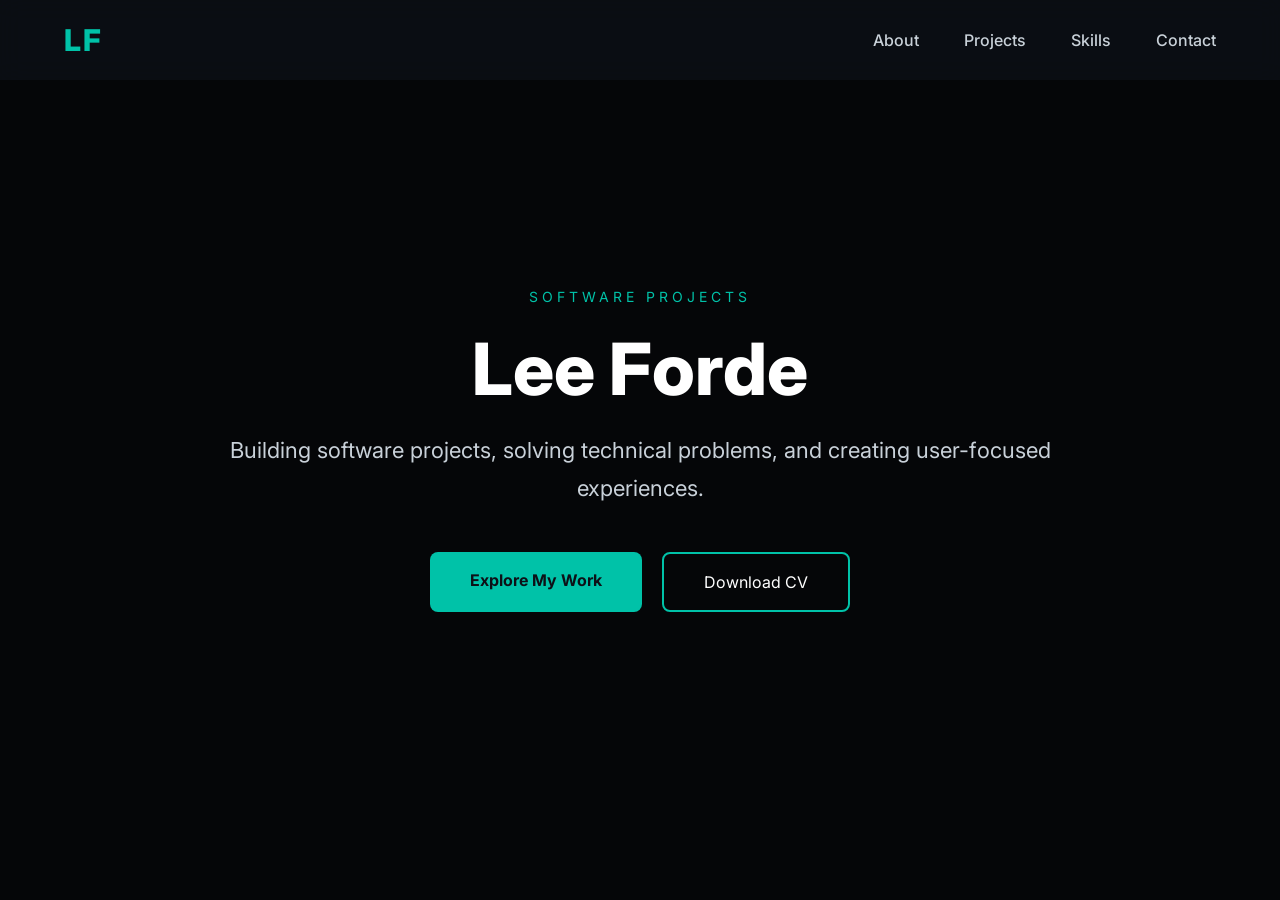
==== index.html @ c87f72c7 "Initial portfolio homepage" ====
<!DOCTYPE html>
<html lang="en">

<head>

    <meta charset="UTF-8">
    <meta name="viewport" content="width=device-width, initial-scale=1.0">

    <title>Lee Forde | Technology Portfolio</title>

    <link rel="stylesheet" href="css/styles.css">

    <link rel="preconnect" href="https://fonts.googleapis.com">
    <link rel="preconnect" href="https://fonts.gstatic.com" crossorigin>

    <link href="https://fonts.googleapis.com/css2?family=Inter:wght@300;400;500;600;700;800&display=swap"
        rel="stylesheet">

</head>

<body>

    <body>

    <header>

        <nav class="navbar">

            <a href="#" class="logo">LF</a>

            <ul class="nav-links">

                <li><a href="#about">About</a></li>
                <li><a href="#projects">Projects</a></li>
                <li><a href="#skills">Skills</a></li>
                <li><a href="#contact">Contact</a></li>

            </ul>

        </nav>

    </header>

    <section class="hero">

        <div class="overlay"></div>

        <div class="hero-content">

            <p class="small-heading">SOFTWARE PROJECTS</p>

            <h1>Lee Forde</h1>

            <p class="subtitle">
                Building software projects, solving technical problems, and creating user-focused experiences.
            </p>

            <div class="buttons">

                <a href="#projects" class="btn-primary">
                    Explore My Work
                </a>

                <a href="assets/Lee_Forde_CV.pdf" class="btn-secondary">
                    Download CV
                </a>

            </div>

        </div>

    </section>

</body>
</html>
---- css/styles.css ----
:root{

    --bg:#0D1117;
    --card:#161B22;
    --text:#F8FAFC;
    --muted:#C9D1D9;
    --accent:#00C2A8;
    --purple:#6E56CF;

}






*{
    margin:0;
    padding:0;
    box-sizing:border-box;
}

html{

    scroll-behavior:smooth;

}

body{

    font-family:'Inter',sans-serif;

    background:#0D1117;

    color:white;

}

/* ==========================
   Navigation
========================== */

header{

    position:fixed;

    top:0;

    width:100%;

    z-index:1000;

    background:rgba(13,17,23,.75);

    backdrop-filter:blur(12px);

}

.navbar{

    width:min(1200px,90%);

    margin:auto;

    height:80px;

    display:flex;

    justify-content:space-between;

    align-items:center;

}

.logo{

    text-decoration:none;

    color:#00C2A8;

    font-size:30px;

    font-weight:800;

    letter-spacing:2px;

}

.nav-links{

    display:flex;

    list-style:none;

    gap:45px;

}

.nav-links a{

    text-decoration:none;

    color:#C9D1D9;

    transition:.3s;

    font-weight:500;

}

.nav-links a:hover{

    color:#00C2A8;

}



.hero{

    position:relative;

    height:100vh;

    background-image:url("../images/hero.jpg");

    background-size:cover;

    background-position:center;

    display:flex;

    justify-content:center;

    align-items:center;

}

.overlay{

    position:absolute;

    inset:0;

    background:rgba(0,0,0,.65);

}

.hero-content{

    position:relative;

    z-index:2;

    text-align:center;

    width:90%;

    max-width:900px;

}

.small-heading{

    color:#00C2A8;

    letter-spacing:4px;

    font-size:14px;

    margin-bottom:20px;

}

h1{

    font-size:72px;

    font-weight:800;

    margin-bottom:20px;

}

.subtitle{

    color:#C9D1D9;

    font-size:22px;

    line-height:1.7;

    margin-bottom:45px;

}

.buttons{

    display:flex;

    justify-content:center;

    gap:20px;

    flex-wrap:wrap;

}

.btn-primary{

    background:#00C2A8;

    color:#0D1117;

    text-decoration:none;

    padding:18px 40px;

    border-radius:8px;

    font-weight:700;

    transition:.3s;

}

.btn-primary:hover{

    transform:translateY(-3px);

}

.btn-secondary{

    border:2px solid #00C2A8;

    color:white;

    text-decoration:none;

    padding:18px 40px;

    border-radius:8px;

    transition:.3s;

}

.btn-secondary:hover{

    background:#00C2A8;

    color:#0D1117;

}
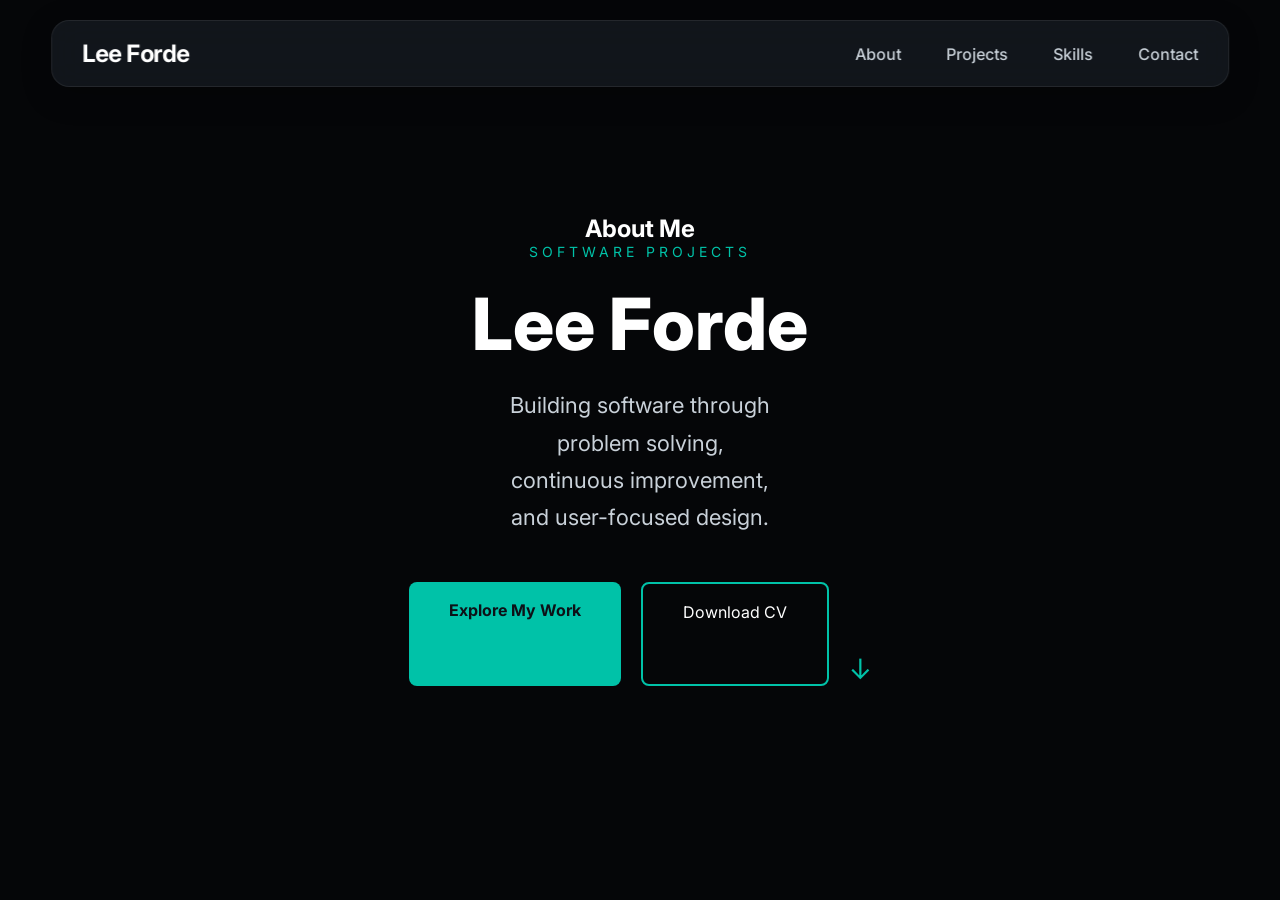
==== commit 8072cd2e: "Refine homepage hero and navigation" ====
--- a/index.html
+++ b/index.html
@@ -26,7 +26,9 @@
 
         <nav class="navbar">
 
-            <a href="#" class="logo">LF</a>
+            <a href="#" class="logo">
+    Lee Forde
+</a>
 
             <ul class="nav-links">
 
@@ -46,14 +48,28 @@
         <div class="overlay"></div>
 
         <div class="hero-content">
+            <section id="about" class="about">
+
+    <div class="container">
+
+        <h2>About Me</h2>
+
+    </div>
+
+</section>
 
             <p class="small-heading">SOFTWARE PROJECTS</p>
 
             <h1>Lee Forde</h1>
 
             <p class="subtitle">
-                Building software projects, solving technical problems, and creating user-focused experiences.
-            </p>
+
+    Building software through<br>
+    problem solving,<br>
+    continuous improvement,<br>
+    and user-focused design.
+
+</p>
 
             <div class="buttons">
 
@@ -64,6 +80,12 @@
                 <a href="assets/Lee_Forde_CV.pdf" class="btn-secondary">
                     Download CV
                 </a>
+                
+                <div class="scroll-indicator">
+
+    ↓
+
+</div>
 
             </div>
 
--- a/css/styles.css
+++ b/css/styles.css
@@ -44,162 +44,170 @@
 
     position:fixed;
 
-    top:0;
-
-    width:100%;
+    top:20px;
+
+    left:50%;
+
+    transform:translateX(-50%);
+
+    width:min(1200px,92%);
 
     z-index:1000;
 
-    background:rgba(13,17,23,.75);
-
-    backdrop-filter:blur(12px);
-
 }
 
 .navbar{
 
-    width:min(1200px,90%);
-
-    margin:auto;
-
-    height:80px;
-
     display:flex;
 
     justify-content:space-between;
 
     align-items:center;
 
-}
-
+    padding:18px 30px;
+
+    border-radius:18px;
+
+    background:rgba(22,27,34,.75);
+
+    backdrop-filter:blur(16px);
+
+    border:1px solid rgba(255,255,255,.08);
+
+    box-shadow:0 8px 30px rgba(0,0,0,.25);
+
+}
 .logo{
 
     text-decoration:none;
-
-    color:#00C2A8;
-
-    font-size:30px;
+    color:white;
+    font-size:24px;
+    font-weight:700;
+    letter-spacing:-0.5px;
+    transition:.3s;
+
+}
+
+.logo:hover{
+
+    color:#00C2A8;
+
+}
+
+.nav-links{
+
+    display:flex;
+
+    list-style:none;
+
+    gap:45px;
+
+}
+
+.nav-links a{
+
+    text-decoration:none;
+
+    color:#C9D1D9;
+
+    transition:.3s;
+
+    font-weight:500;
+
+}
+
+.nav-links a:hover{
+
+    color:#00C2A8;
+
+}
+
+
+
+.hero{
+
+    position:relative;
+
+    height:100vh;
+
+    background-image:url("../images/hero.jpg");
+
+    background-size:cover;
+
+    background-position:center;
+
+    display:flex;
+
+    justify-content:center;
+
+    align-items:center;
+
+}
+
+.overlay{
+
+    position:absolute;
+
+    inset:0;
+
+    background:rgba(0,0,0,.65);
+
+}
+
+.hero-content{
+
+    position:relative;
+
+    z-index:2;
+
+    text-align:center;
+
+    width:90%;
+
+    max-width:900px;
+
+}
+
+.small-heading{
+
+    color:#00C2A8;
+
+    letter-spacing:4px;
+
+    font-size:14px;
+
+    margin-bottom:20px;
+
+}
+
+h1{
+
+    font-size:72px;
 
     font-weight:800;
 
-    letter-spacing:2px;
-
-}
-
-.nav-links{
-
-    display:flex;
-
-    list-style:none;
-
-    gap:45px;
-
-}
-
-.nav-links a{
-
-    text-decoration:none;
+    margin-bottom:20px;
+
+}
+
+.subtitle{
 
     color:#C9D1D9;
 
-    transition:.3s;
-
-    font-weight:500;
-
-}
-
-.nav-links a:hover{
-
-    color:#00C2A8;
-
-}
-
-
-
-.hero{
-
-    position:relative;
-
-    height:100vh;
-
-    background-image:url("../images/hero.jpg");
-
-    background-size:cover;
-
-    background-position:center;
+    font-size:22px;
+
+    line-height:1.7;
+
+    margin-bottom:45px;
+
+}
+
+.buttons{
 
     display:flex;
 
     justify-content:center;
 
-    align-items:center;
-
-}
-
-.overlay{
-
-    position:absolute;
-
-    inset:0;
-
-    background:rgba(0,0,0,.65);
-
-}
-
-.hero-content{
-
-    position:relative;
-
-    z-index:2;
-
-    text-align:center;
-
-    width:90%;
-
-    max-width:900px;
-
-}
-
-.small-heading{
-
-    color:#00C2A8;
-
-    letter-spacing:4px;
-
-    font-size:14px;
-
-    margin-bottom:20px;
-
-}
-
-h1{
-
-    font-size:72px;
-
-    font-weight:800;
-
-    margin-bottom:20px;
-
-}
-
-.subtitle{
-
-    color:#C9D1D9;
-
-    font-size:22px;
-
-    line-height:1.7;
-
-    margin-bottom:45px;
-
-}
-
-.buttons{
-
-    display:flex;
-
-    justify-content:center;
-
     gap:20px;
 
     flex-wrap:wrap;
@@ -252,4 +260,38 @@
 
     color:#0D1117;
 
+}
+
+.scroll-indicator{
+
+    margin-top:70px;
+
+    font-size:28px;
+
+    color:#00C2A8;
+
+    animation:bounce 2s infinite;
+
+}
+
+@keyframes bounce{
+
+    0%,20%,50%,80%,100%{
+
+        transform:translateY(0);
+
+    }
+
+    40%{
+
+        transform:translateY(8px);
+
+    }
+
+    60%{
+
+        transform:translateY(4px);
+
+    }
+
 }
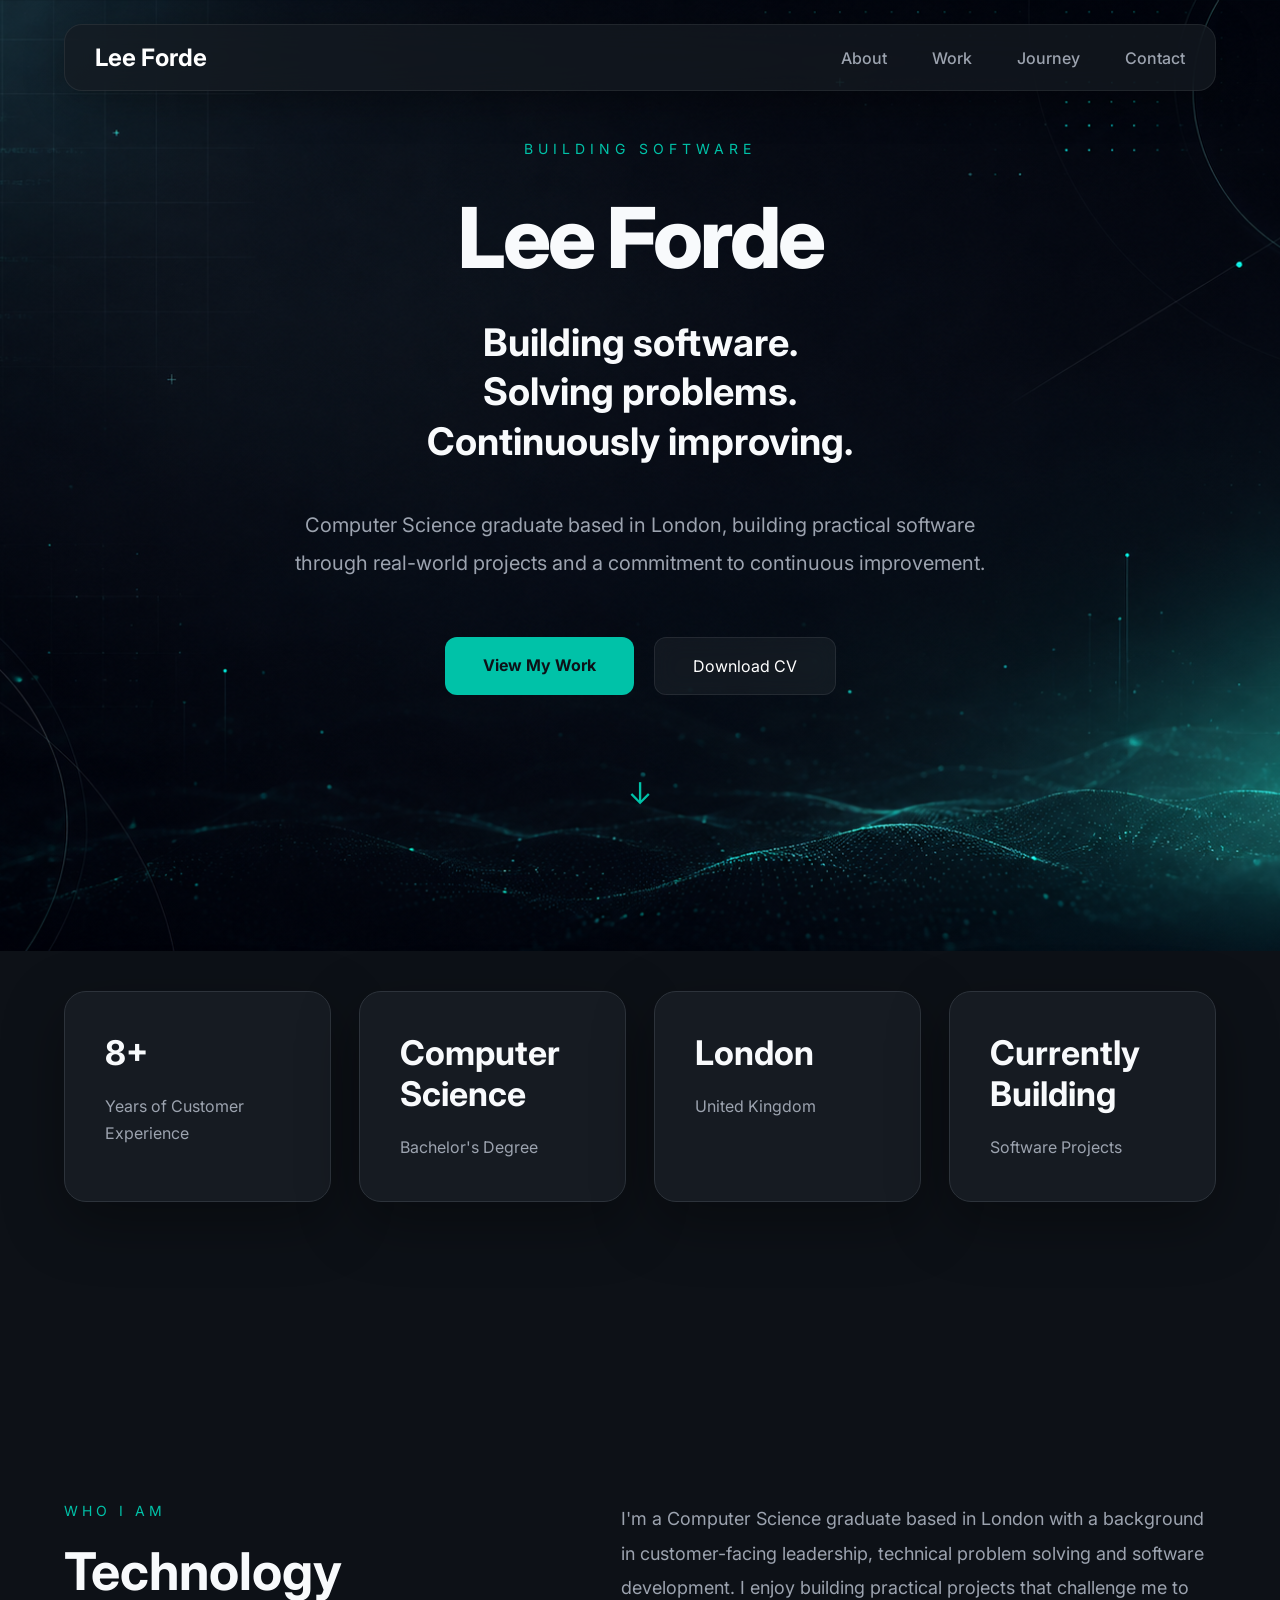
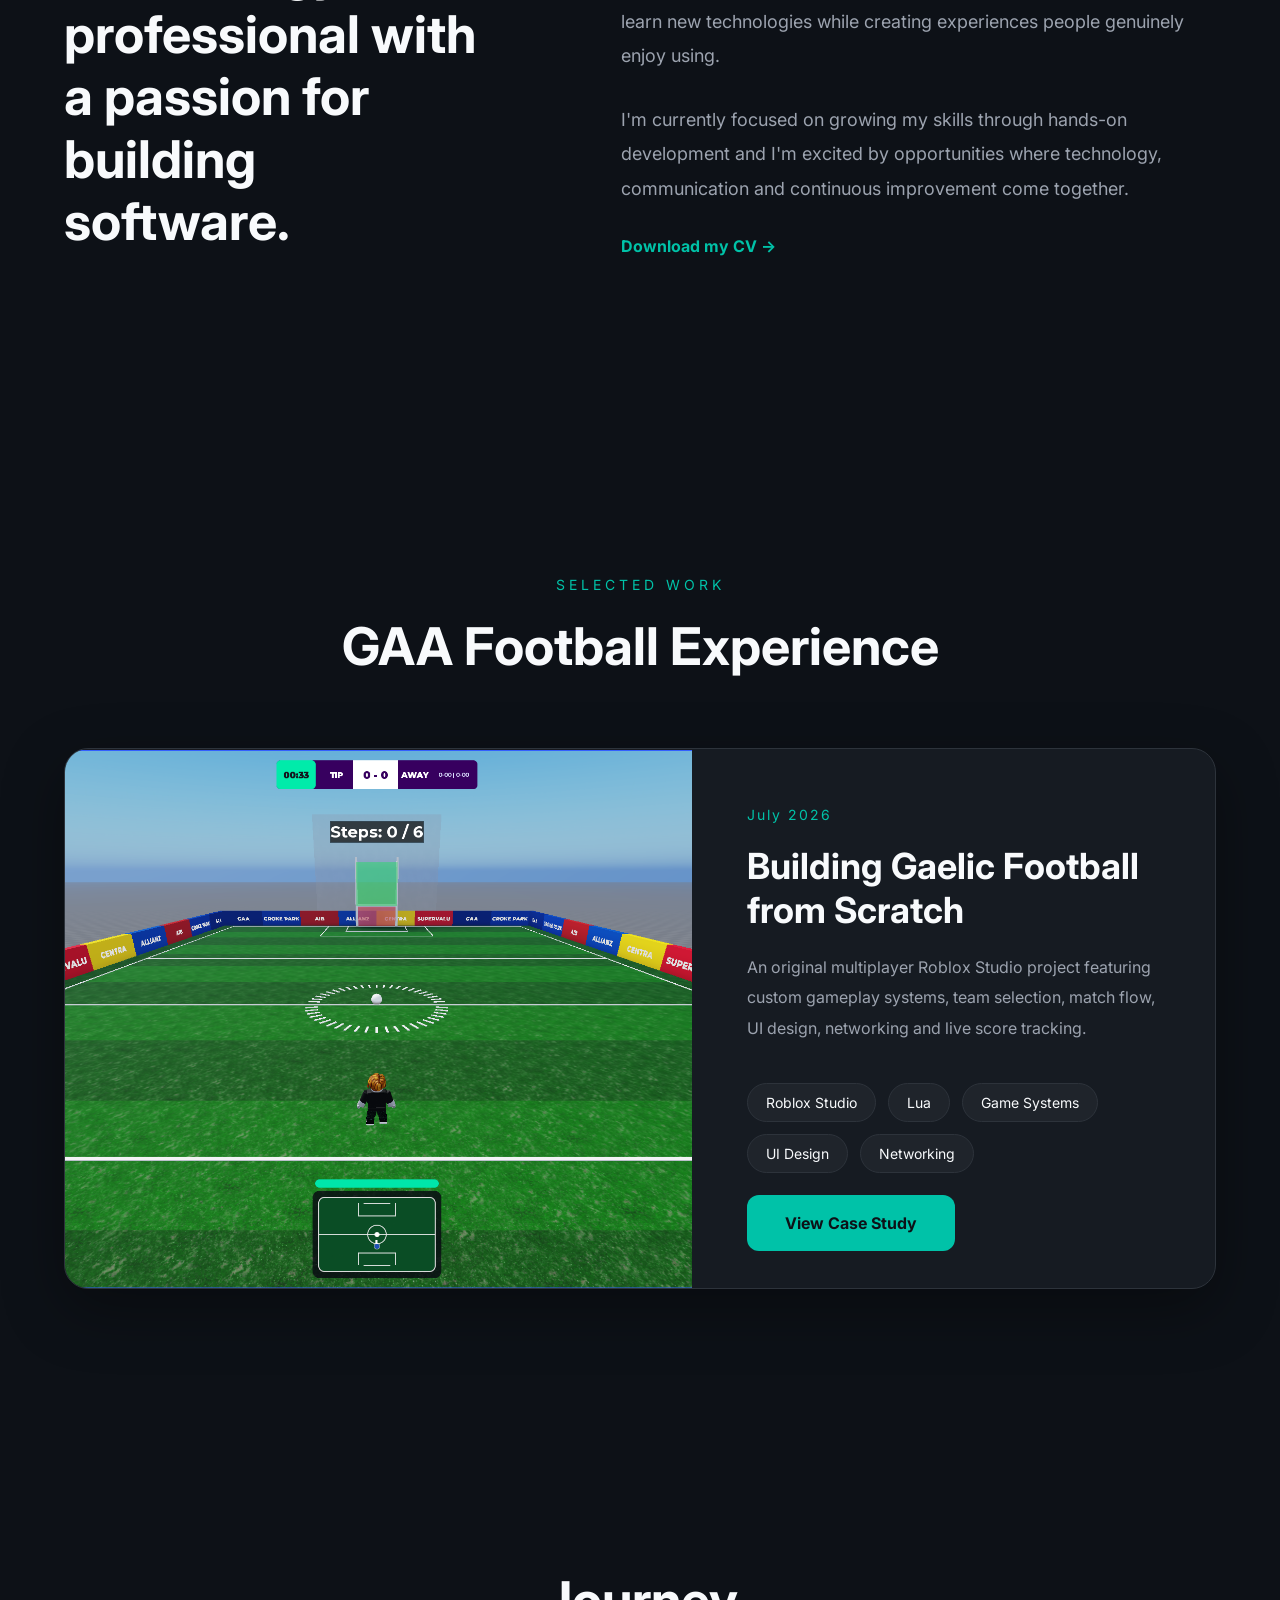
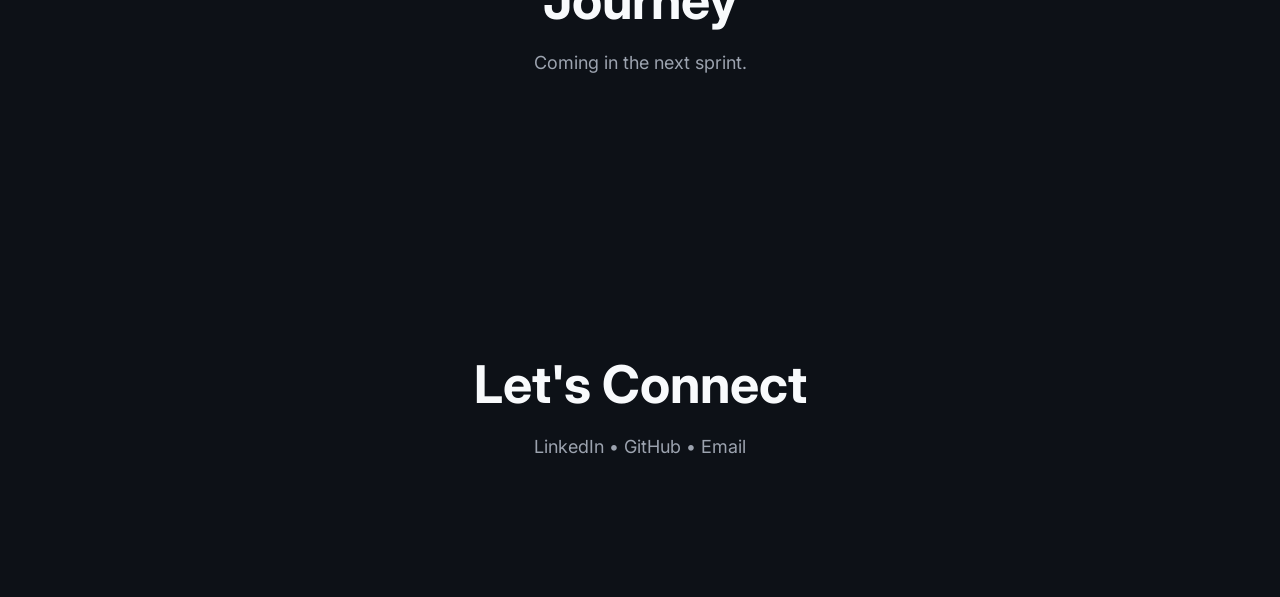
==== commit e49bf110: "Build homepage v1" ====
--- a/index.html
+++ b/index.html
@@ -6,92 +6,339 @@
     <meta charset="UTF-8">
     <meta name="viewport" content="width=device-width, initial-scale=1.0">
 
-    <title>Lee Forde | Technology Portfolio</title>
-
-    <link rel="stylesheet" href="css/styles.css">
+    <title>Lee Forde | Building Software</title>
 
     <link rel="preconnect" href="https://fonts.googleapis.com">
     <link rel="preconnect" href="https://fonts.gstatic.com" crossorigin>
 
-    <link href="https://fonts.googleapis.com/css2?family=Inter:wght@300;400;500;600;700;800&display=swap"
-        rel="stylesheet">
+    <link href="https://fonts.googleapis.com/css2?family=Inter:wght@300;400;500;600;700;800&display=swap" rel="stylesheet">
+
+    <link rel="stylesheet" href="css/styles.css">
 
 </head>
 
 <body>
 
-    <body>
-
-    <header>
+<header>
+
+    <div class="container">
 
         <nav class="navbar">
 
             <a href="#" class="logo">
-    Lee Forde
-</a>
+
+                Lee Forde
+
+            </a>
 
             <ul class="nav-links">
 
                 <li><a href="#about">About</a></li>
-                <li><a href="#projects">Projects</a></li>
-                <li><a href="#skills">Skills</a></li>
+                <li><a href="#work">Work</a></li>
+                <li><a href="#journey">Journey</a></li>
                 <li><a href="#contact">Contact</a></li>
 
             </ul>
 
         </nav>
 
-    </header>
-
-    <section class="hero">
-
-        <div class="overlay"></div>
-
-        <div class="hero-content">
-            <section id="about" class="about">
-
-    <div class="container">
-
-        <h2>About Me</h2>
-
-    </div>
-
-</section>
-
-            <p class="small-heading">SOFTWARE PROJECTS</p>
-
-            <h1>Lee Forde</h1>
-
-            <p class="subtitle">
-
-    Building software through<br>
-    problem solving,<br>
-    continuous improvement,<br>
-    and user-focused design.
-
-</p>
-
-            <div class="buttons">
-
-                <a href="#projects" class="btn-primary">
-                    Explore My Work
+    </div>
+
+</header>
+
+<!-- ==========================
+Hero
+========================== -->
+
+<section class="hero">
+
+    <div class="overlay"></div>
+
+    <div class="container hero-content">
+
+        <p class="hero-label">
+
+            BUILDING SOFTWARE
+
+        </p>
+
+        <h1>
+
+            Lee Forde
+
+        </h1>
+
+        <div class="hero-lines">
+
+            <p>Building software.</p>
+
+            <p>Solving problems.</p>
+
+            <p>Continuously improving.</p>
+
+        </div>
+
+        <p class="hero-description">
+
+            Computer Science graduate based in London, building practical software through
+            real-world projects and a commitment to continuous improvement.
+
+        </p>
+
+        <div class="hero-buttons">
+
+            <a href="#work" class="primary-button">
+
+                View My Work
+
+            </a>
+
+            <a href="assets/Lee_Forde_CV.pdf" class="secondary-button">
+
+                Download CV
+
+            </a>
+
+        </div>
+
+        <div class="scroll-indicator">
+
+            ↓
+
+        </div>
+
+    </div>
+
+</section>
+
+<!-- ==========================
+Identity
+========================== -->
+
+<section class="identity">
+
+    <div class="container">
+
+        <div class="identity-grid">
+
+            <div class="identity-card">
+
+                <h2>8+</h2>
+
+                <p>Years of Customer Experience</p>
+
+            </div>
+
+            <div class="identity-card">
+
+                <h2>Computer Science</h2>
+
+                <p>Bachelor's Degree</p>
+
+            </div>
+
+            <div class="identity-card">
+
+                <h2>London</h2>
+
+                <p>United Kingdom</p>
+
+            </div>
+
+            <div class="identity-card">
+
+                <h2>Currently Building</h2>
+
+                <p>Software Projects</p>
+
+            </div>
+
+        </div>
+
+    </div>
+
+</section>
+
+<!-- ==========================
+About
+========================== -->
+
+<section id="about" class="about">
+
+    <div class="container about-grid">
+
+        <div class="about-left">
+
+            <p class="section-label">
+
+                WHO I AM
+
+            </p>
+
+            <h2>
+
+                Technology professional with a passion for building software.
+
+            </h2>
+
+        </div>
+
+        <div class="about-right">
+
+            <p>
+
+                I'm a Computer Science graduate based in London with a background in customer-facing leadership,
+                technical problem solving and software development. I enjoy building practical projects that
+                challenge me to learn new technologies while creating experiences people genuinely enjoy using.
+
+            </p>
+
+            <p>
+
+                I'm currently focused on growing my skills through hands-on development and I'm excited by
+                opportunities where technology, communication and continuous improvement come together.
+
+            </p>
+
+            <a href="assets/Lee_Forde_CV.pdf" class="text-link">
+
+                Download my CV →
+
+            </a>
+
+        </div>
+
+    </div>
+
+</section>
+
+<!-- ==========================
+Selected Work
+========================== -->
+
+<section id="work" class="featured">
+
+    <div class="container">
+
+        <div class="section-heading">
+
+            <p class="section-label">
+
+                SELECTED WORK
+
+            </p>
+
+            <h2>
+
+                GAA Football Experience
+
+            </h2>
+
+        </div>
+
+        <div class="project-card">
+
+            <div class="project-image">
+
+                <img src="images/project-gaa.png" alt="GAA Football Experience">
+
+            </div>
+
+            <div class="project-content">
+
+                <span class="project-date">
+
+                    July 2026
+
+                </span>
+
+                <h3>
+
+                    Building Gaelic Football from Scratch
+
+                </h3>
+
+                <p>
+
+                    An original multiplayer Roblox Studio project featuring custom gameplay systems,
+                    team selection, match flow, UI design, networking and live score tracking.
+
+                </p>
+
+                <div class="tags">
+
+                    <span>Roblox Studio</span>
+
+                    <span>Lua</span>
+
+                    <span>Game Systems</span>
+
+                    <span>UI Design</span>
+
+                    <span>Networking</span>
+
+                </div>
+
+                <a href="projects/gaa-football.html" class="primary-button">
+
+                    View Case Study
+
                 </a>
 
-                <a href="assets/Lee_Forde_CV.pdf" class="btn-secondary">
-                    Download CV
-                </a>
-                
-                <div class="scroll-indicator">
-
-    ↓
-
-</div>
-
-            </div>
-
-        </div>
-
-    </section>
+            </div>
+
+        </div>
+
+    </div>
+
+</section>
+
+<!-- Journey -->
+
+<section id="journey" class="placeholder">
+
+    <div class="container">
+
+        <h2>
+
+            Journey
+
+        </h2>
+
+        <p>
+
+            Coming in the next sprint.
+
+        </p>
+
+    </div>
+
+</section>
+
+<!-- Contact -->
+
+<section id="contact" class="placeholder">
+
+    <div class="container">
+
+        <h2>
+
+            Let's Connect
+
+        </h2>
+
+        <p>
+
+            LinkedIn • GitHub • Email
+
+        </p>
+
+    </div>
+
+</section>
+
+<script src="js/app.js"></script>
 
 </body>
+
 </html>
--- a/css/styles.css
+++ b/css/styles.css
@@ -1,23 +1,49 @@
+/* =====================================================
+   Lee Forde Portfolio
+   Version 1.0
+===================================================== */
+
+/* ==========================
+   Google Font
+========================== */
+
+@import url('https://fonts.googleapis.com/css2?family=Inter:wght@300;400;500;600;700;800&display=swap');
+
+/* ==========================
+   Variables
+========================== */
+
 :root{
 
     --bg:#0D1117;
-    --card:#161B22;
+    --surface:#161B22;
+    --surface2:#1F2630;
+
     --text:#F8FAFC;
-    --muted:#C9D1D9;
+    --muted:#9CA3AF;
+
     --accent:#00C2A8;
-    --purple:#6E56CF;
-
-}
-
-
-
-
-
+
+    --border:#2D333B;
+
+    --radius:22px;
+
+    --shadow:0 20px 60px rgba(0,0,0,.35);
+
+    --transition:.35s ease;
+
+}
+
+/* ==========================
+   Reset
+========================== */
 
 *{
+
     margin:0;
     padding:0;
     box-sizing:border-box;
+
 }
 
 html{
@@ -28,269 +54,761 @@
 
 body{
 
-    font-family:'Inter',sans-serif;
-
-    background:#0D1117;
+    font-family:"Inter",sans-serif;
+    background:var(--bg);
+    color:var(--text);
+    overflow-x:hidden;
+
+}
+
+img{
+
+    display:block;
+    max-width:100%;
+
+}
+
+a{
+
+    text-decoration:none;
+
+}
+
+.container{
+
+    width:min(1200px,90%);
+    margin:auto;
+
+}
+
+section{
+
+    padding:140px 0;
+
+}
+
+/* ==========================
+   Navigation
+========================== */
+
+header{
+
+    position:fixed;
+
+    top:24px;
+
+    width:100%;
+
+    z-index:999;
+
+}
+
+.navbar{
+
+    display:flex;
+
+    justify-content:space-between;
+
+    align-items:center;
+
+    padding:18px 30px;
+
+    border-radius:18px;
+
+    background:rgba(22,27,34,.72);
+
+    backdrop-filter:blur(18px);
+
+    border:1px solid rgba(255,255,255,.07);
+
+    box-shadow:0 10px 40px rgba(0,0,0,.30);
+
+}
+
+.logo{
 
     color:white;
 
-}
-
-/* ==========================
-   Navigation
-========================== */
-
-header{
-
-    position:fixed;
-
-    top:20px;
-
-    left:50%;
-
-    transform:translateX(-50%);
-
-    width:min(1200px,92%);
-
-    z-index:1000;
-
-}
-
-.navbar{
+    font-size:24px;
+
+    font-weight:700;
+
+    transition:var(--transition);
+
+}
+
+.logo:hover{
+
+    color:var(--accent);
+
+}
+
+.nav-links{
 
     display:flex;
 
-    justify-content:space-between;
+    gap:45px;
+
+    list-style:none;
+
+}
+
+.nav-links a{
+
+    color:var(--muted);
+
+    font-weight:500;
+
+    transition:var(--transition);
+
+}
+
+.nav-links a:hover{
+
+    color:white;
+
+}
+
+/* ==========================
+   Hero
+========================== */
+
+.hero{
+
+    min-height:100vh;
+
+    display:flex;
 
     align-items:center;
 
-    padding:18px 30px;
-
-    border-radius:18px;
-
-    background:rgba(22,27,34,.75);
-
-    backdrop-filter:blur(16px);
+    justify-content:center;
+
+    text-align:center;
+
+    background-image:url("../images/hero.png");
+
+    background-size:cover;
+
+    background-position:center;
+
+}
+
+.hero-content{
+
+    max-width:900px;
+
+}
+
+.hero-label{
+
+    color:var(--accent);
+
+    letter-spacing:5px;
+
+    font-size:14px;
+
+    margin-bottom:30px;
+
+}
+
+.hero h1{
+
+    font-size:84px;
+
+    font-weight:800;
+
+    margin-bottom:30px;
+
+    letter-spacing:-3px;
+
+}
+
+.hero-lines{
+
+    margin-bottom:40px;
+
+}
+
+.hero-lines p{
+
+    font-size:38px;
+
+    font-weight:700;
+
+    line-height:1.3;
+
+}
+
+.hero-description{
+
+    max-width:700px;
+
+    margin:auto;
+
+    color:var(--muted);
+
+    font-size:20px;
+
+    line-height:1.9;
+
+}
+
+.hero-buttons{
+
+    display:flex;
+
+    justify-content:center;
+
+    gap:20px;
+
+    margin-top:55px;
+
+    flex-wrap:wrap;
+
+}
+
+.primary-button{
+
+    padding:18px 38px;
+
+    border-radius:12px;
+
+    background:var(--accent);
+
+    color:#0D1117;
+
+    font-weight:700;
+
+    transition:var(--transition);
+
+}
+
+.primary-button:hover{
+
+    transform:translateY(-4px);
+
+    box-shadow:0 15px 35px rgba(0,194,168,.35);
+
+}
+
+.secondary-button{
+
+    padding:18px 38px;
+
+    border-radius:12px;
+
+    color:white;
+
+    background:rgba(255,255,255,.05);
+
+    backdrop-filter:blur(12px);
 
     border:1px solid rgba(255,255,255,.08);
 
-    box-shadow:0 8px 30px rgba(0,0,0,.25);
-
-}
-.logo{
-
-    text-decoration:none;
-    color:white;
-    font-size:24px;
+    transition:var(--transition);
+
+}
+
+.secondary-button:hover{
+
+    background:rgba(255,255,255,.09);
+
+}
+
+.scroll-indicator{
+
+    margin-top:80px;
+
+    color:var(--accent);
+
+    font-size:30px;
+
+    animation:bounce 2s infinite;
+
+}
+
+/* ==========================
+   Identity Cards
+========================== */
+
+.identity{
+
+    padding-top:40px;
+
+}
+
+.identity-grid{
+
+    display:grid;
+
+    grid-template-columns:repeat(4,1fr);
+
+    gap:28px;
+
+}
+
+.identity-card{
+
+    background:var(--surface);
+
+    border:1px solid var(--border);
+
+    border-radius:22px;
+
+    padding:40px;
+
+    transition:var(--transition);
+
+    box-shadow:var(--shadow);
+
+}
+
+.identity-card:hover{
+
+    transform:translateY(-8px);
+
+    border-color:var(--accent);
+
+}
+
+.identity-card h2{
+
+    font-size:34px;
+
+    margin-bottom:20px;
+
+}
+
+.identity-card p{
+
+    color:var(--muted);
+
+    line-height:1.7;
+
+}
+
+/* ==========================
+   Bounce Animation
+========================== */
+
+@keyframes bounce{
+
+    0%,20%,50%,80%,100%{
+
+        transform:translateY(0);
+
+    }
+
+    40%{
+
+        transform:translateY(8px);
+
+    }
+
+    60%{
+
+        transform:translateY(4px);
+
+    }
+
+}
+
+/* ==========================
+   About
+========================== */
+
+.about{
+
+    padding-top:160px;
+
+}
+
+.about-grid{
+
+    display:grid;
+
+    grid-template-columns:1fr 1.3fr;
+
+    gap:100px;
+
+    align-items:start;
+
+}
+
+.section-label{
+
+    color:var(--accent);
+
+    letter-spacing:4px;
+
+    font-size:14px;
+
+    margin-bottom:22px;
+
+}
+
+.about-left h2{
+
+    font-size:52px;
+
+    line-height:1.2;
+
+    max-width:420px;
+
+}
+
+.about-right{
+
+    display:flex;
+
+    flex-direction:column;
+
+    gap:30px;
+
+}
+
+.about-right p{
+
+    color:var(--muted);
+
+    line-height:1.9;
+
+    font-size:18px;
+
+}
+
+.text-link{
+
+    display:inline-flex;
+
+    width:max-content;
+
+    color:var(--accent);
+
     font-weight:700;
-    letter-spacing:-0.5px;
-    transition:.3s;
-
-}
-
-.logo:hover{
-
-    color:#00C2A8;
-
-}
-
-.nav-links{
+
+    transition:var(--transition);
+
+}
+
+.text-link:hover{
+
+    transform:translateX(8px);
+
+}
+
+/* ==========================
+   Selected Work
+========================== */
+
+.featured{
+
+    padding-top:180px;
+
+}
+
+.section-heading{
+
+    text-align:center;
+
+    margin-bottom:70px;
+
+}
+
+.section-heading h2{
+
+    font-size:52px;
+
+    margin-top:20px;
+
+}
+
+.project-card{
+
+    display:grid;
+
+    grid-template-columns:1.2fr 1fr;
+
+    overflow:hidden;
+
+    border-radius:24px;
+
+    background:var(--surface);
+
+    border:1px solid var(--border);
+
+    box-shadow:var(--shadow);
+
+    transition:var(--transition);
+
+}
+
+.project-card:hover{
+
+    transform:translateY(-10px);
+
+}
+
+.project-image{
+
+    overflow:hidden;
+
+}
+
+.project-image img{
+
+    width:100%;
+
+    height:100%;
+
+    object-fit:cover;
+
+    transition:.6s;
+
+}
+
+.project-card:hover img{
+
+    transform:scale(1.05);
+
+}
+
+.project-content{
+
+    padding:55px;
+
+}
+
+.project-date{
+
+    color:var(--accent);
+
+    font-size:14px;
+
+    letter-spacing:2px;
+
+}
+
+.project-content h3{
+
+    font-size:36px;
+
+    margin:20px 0;
+
+}
+
+.project-content p{
+
+    color:var(--muted);
+
+    line-height:1.9;
+
+}
+
+.tags{
 
     display:flex;
 
-    list-style:none;
-
-    gap:45px;
-
-}
-
-.nav-links a{
-
-    text-decoration:none;
-
-    color:#C9D1D9;
-
-    transition:.3s;
-
-    font-weight:500;
-
-}
-
-.nav-links a:hover{
-
-    color:#00C2A8;
-
-}
-
-
-
-.hero{
-
-    position:relative;
-
-    height:100vh;
-
-    background-image:url("../images/hero.jpg");
-
-    background-size:cover;
-
-    background-position:center;
-
-    display:flex;
-
-    justify-content:center;
-
-    align-items:center;
-
-}
-
-.overlay{
-
-    position:absolute;
-
-    inset:0;
-
-    background:rgba(0,0,0,.65);
-
-}
-
-.hero-content{
-
-    position:relative;
-
-    z-index:2;
+    flex-wrap:wrap;
+
+    gap:12px;
+
+    margin:40px 0;
+
+}
+
+.tags span{
+
+    padding:10px 18px;
+
+    background:rgba(255,255,255,.04);
+
+    border:1px solid var(--border);
+
+    border-radius:999px;
+
+    font-size:14px;
+
+}
+
+/* ==========================
+   Journey
+========================== */
+
+.placeholder{
 
     text-align:center;
 
-    width:90%;
-
-    max-width:900px;
-
-}
-
-.small-heading{
-
-    color:#00C2A8;
-
-    letter-spacing:4px;
-
-    font-size:14px;
+}
+
+.placeholder h2{
+
+    font-size:52px;
 
     margin-bottom:20px;
 
 }
 
-h1{
-
-    font-size:72px;
-
-    font-weight:800;
-
-    margin-bottom:20px;
-
-}
-
-.subtitle{
-
-    color:#C9D1D9;
-
-    font-size:22px;
-
-    line-height:1.7;
-
-    margin-bottom:45px;
-
-}
-
-.buttons{
-
-    display:flex;
-
-    justify-content:center;
-
-    gap:20px;
-
-    flex-wrap:wrap;
-
-}
-
-.btn-primary{
-
-    background:#00C2A8;
-
-    color:#0D1117;
-
-    text-decoration:none;
-
-    padding:18px 40px;
-
-    border-radius:8px;
-
-    font-weight:700;
-
-    transition:.3s;
-
-}
-
-.btn-primary:hover{
-
-    transform:translateY(-3px);
-
-}
-
-.btn-secondary{
-
-    border:2px solid #00C2A8;
-
-    color:white;
-
-    text-decoration:none;
-
-    padding:18px 40px;
-
-    border-radius:8px;
-
-    transition:.3s;
-
-}
-
-.btn-secondary:hover{
-
-    background:#00C2A8;
-
-    color:#0D1117;
-
-}
-
-.scroll-indicator{
-
-    margin-top:70px;
-
-    font-size:28px;
-
-    color:#00C2A8;
-
-    animation:bounce 2s infinite;
-
-}
-
-@keyframes bounce{
-
-    0%,20%,50%,80%,100%{
-
-        transform:translateY(0);
-
-    }
-
-    40%{
-
-        transform:translateY(8px);
-
-    }
-
-    60%{
-
-        transform:translateY(4px);
+.placeholder p{
+
+    color:var(--muted);
+
+    font-size:18px;
+
+}
+
+/* ==========================
+   Footer / Contact
+========================== */
+
+footer{
+
+    padding:80px 0;
+
+    border-top:1px solid var(--border);
+
+    text-align:center;
+
+}
+
+footer p{
+
+    color:var(--muted);
+
+}
+
+/* ==========================
+   Responsive
+========================== */
+
+@media(max-width:1000px){
+
+    .about-grid{
+
+        grid-template-columns:1fr;
+
+        gap:60px;
+
+    }
+
+    .project-card{
+
+        grid-template-columns:1fr;
+
+    }
+
+    .identity-grid{
+
+        grid-template-columns:repeat(2,1fr);
+
+    }
+
+}
+
+@media(max-width:768px){
+
+    header{
+
+        top:10px;
+
+    }
+
+    .navbar{
+
+        flex-direction:column;
+
+        gap:20px;
+
+        padding:22px;
+
+    }
+
+    .nav-links{
+
+        gap:25px;
+
+        flex-wrap:wrap;
+
+        justify-content:center;
+
+    }
+
+    .hero h1{
+
+        font-size:58px;
+
+    }
+
+    .hero-lines p{
+
+        font-size:28px;
+
+    }
+
+    .hero-description{
+
+        font-size:18px;
+
+    }
+
+    .identity-grid{
+
+        grid-template-columns:1fr;
+
+    }
+
+    .about-left h2{
+
+        font-size:40px;
+
+    }
+
+    .section-heading h2{
+
+        font-size:40px;
+
+    }
+
+    .project-content{
+
+        padding:35px;
+
+    }
+
+}
+
+@media(max-width:500px){
+
+    .hero{
+
+        padding-top:120px;
+
+    }
+
+    .hero h1{
+
+        font-size:46px;
+
+    }
+
+    .hero-lines p{
+
+        font-size:22px;
+
+    }
+
+    .hero-buttons{
+
+        flex-direction:column;
+
+    }
+
+    .primary-button,
+    .secondary-button{
+
+        width:100%;
+
+        text-align:center;
 
     }
 
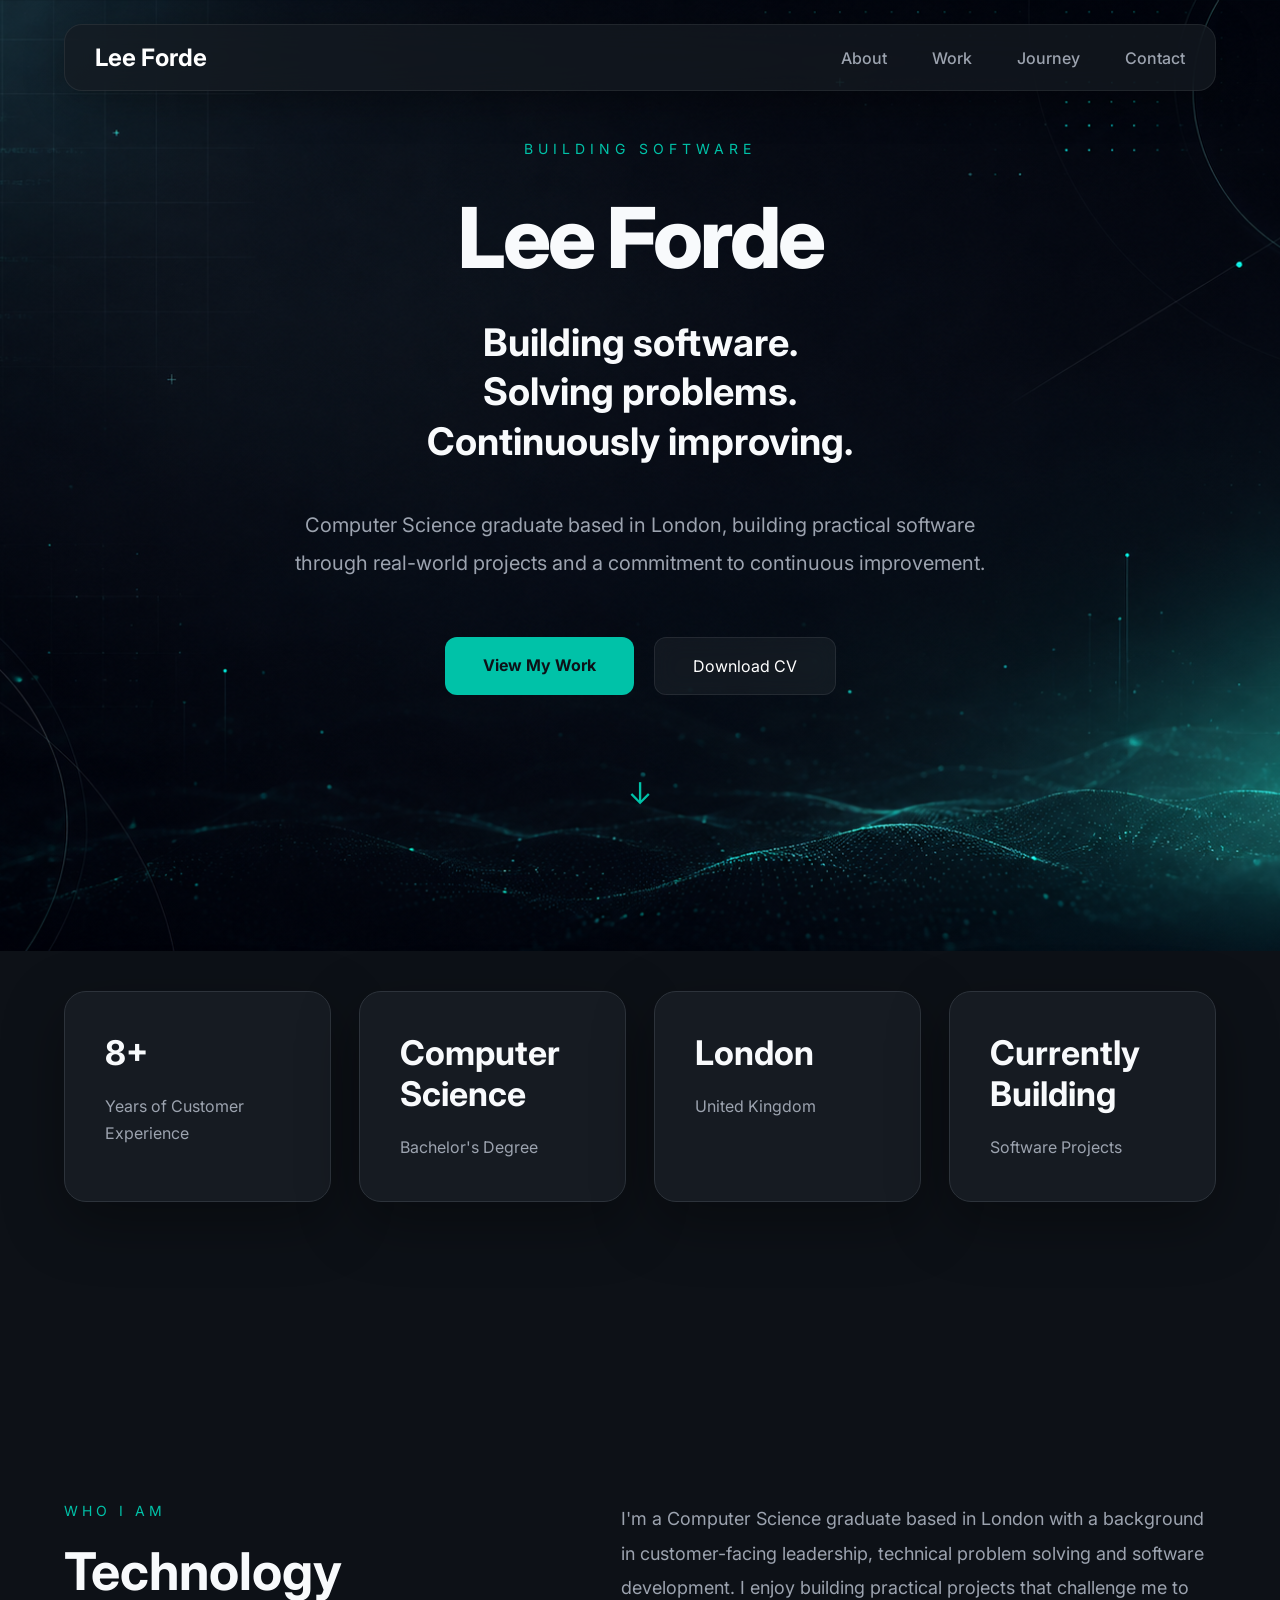
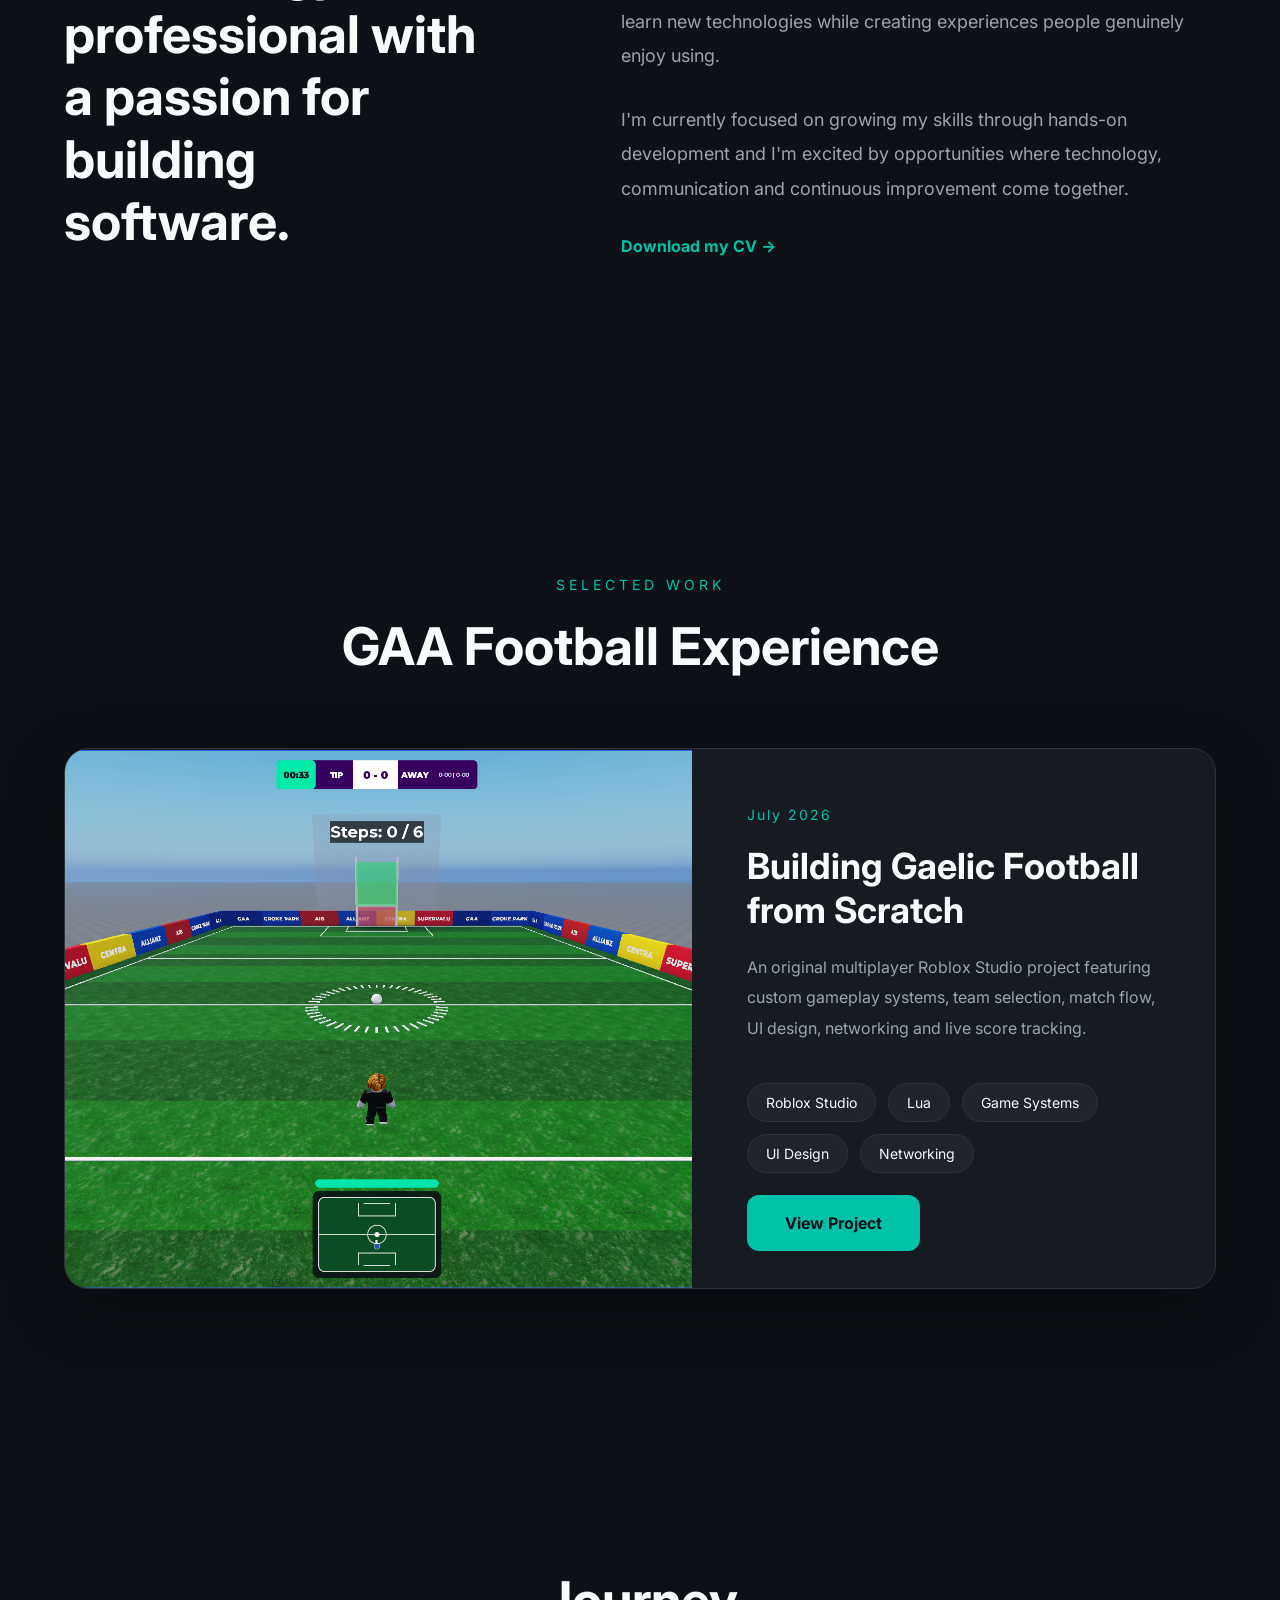
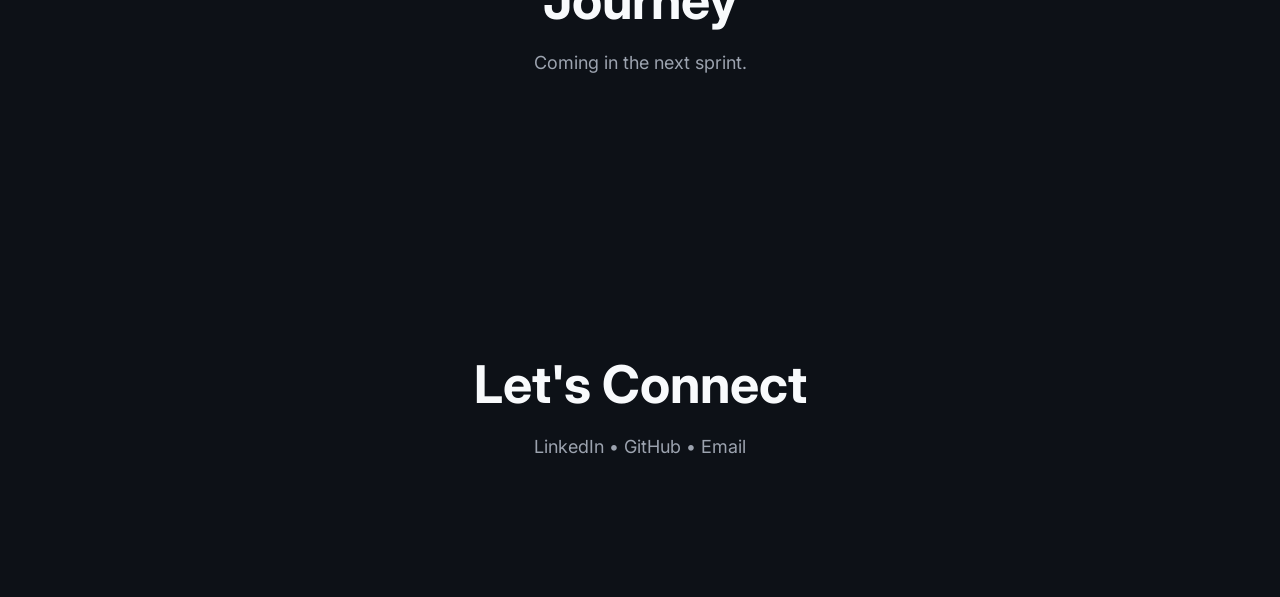
==== commit 05483c03: "Add GAA project case study" ====
--- a/index.html
+++ b/index.html
@@ -279,11 +279,9 @@
 
                 </div>
 
-                <a href="projects/gaa-football.html" class="primary-button">
-
-                    View Case Study
-
-                </a>
+               <a href="projects/gaa/" class="primary-button">
+    View Project
+</a>
 
             </div>
 
--- a/css/styles.css
+++ b/css/styles.css
@@ -812,4 +812,281 @@
 
     }
 
+}
+
+/* =====================================================
+   GAA PROJECT PAGE
+===================================================== */
+
+.project-hero{
+
+    padding-top:220px;
+    padding-bottom:80px;
+    text-align:center;
+
+}
+
+.project-hero h1{
+
+    font-size:72px;
+    margin:20px 0;
+
+}
+
+.project-subtitle{
+
+    max-width:850px;
+    margin:auto;
+    color:var(--muted);
+    line-height:1.8;
+    font-size:22px;
+
+}
+
+.project-tags{
+
+    display:flex;
+    justify-content:center;
+    gap:14px;
+    flex-wrap:wrap;
+    margin-top:45px;
+
+}
+
+.project-tags span{
+
+    padding:12px 22px;
+    background:rgba(255,255,255,.05);
+    border:1px solid var(--border);
+    border-radius:999px;
+
+}
+
+.hero-image{
+
+    padding-top:40px;
+
+}
+
+.hero-image img{
+
+    width:100%;
+    border-radius:28px;
+    box-shadow:0 30px 70px rgba(0,0,0,.45);
+
+}
+
+.timeline{
+
+    padding-top:160px;
+
+}
+
+.timeline-card{
+
+    max-width:900px;
+    margin:auto;
+    position:relative;
+
+}
+
+.timeline-card::before{
+
+    content:"";
+    position:absolute;
+    left:35px;
+    top:0;
+    bottom:0;
+    width:2px;
+    background:var(--border);
+
+}
+
+.timeline-item{
+
+    display:flex;
+    gap:35px;
+    margin-bottom:70px;
+    position:relative;
+
+}
+
+.timeline-number{
+
+    width:70px;
+    height:70px;
+    min-width:70px;
+
+    border-radius:50%;
+
+    display:flex;
+    justify-content:center;
+    align-items:center;
+
+    background:var(--surface);
+
+    border:1px solid var(--border);
+
+    color:var(--accent);
+
+    font-weight:700;
+
+    z-index:2;
+
+}
+
+.timeline-content{
+
+    padding-top:12px;
+
+}
+
+.timeline-content h3{
+
+    margin-bottom:12px;
+    font-size:28px;
+
+}
+
+.timeline-content p{
+
+    color:var(--muted);
+    line-height:1.8;
+
+}
+
+.systems{
+
+    padding-top:180px;
+
+}
+
+.feature-grid{
+
+    display:grid;
+
+    grid-template-columns:repeat(3,1fr);
+
+    gap:28px;
+
+}
+
+.feature-card{
+
+    background:var(--surface);
+
+    border:1px solid var(--border);
+
+    border-radius:22px;
+
+    padding:35px;
+
+    transition:var(--transition);
+
+}
+
+.feature-card:hover{
+
+    transform:translateY(-8px);
+
+    border-color:var(--accent);
+
+}
+
+.feature-card h3{
+
+    margin-bottom:18px;
+
+}
+
+.feature-card p{
+
+    color:var(--muted);
+
+    line-height:1.8;
+
+}
+
+.gallery{
+
+    padding-top:180px;
+
+}
+
+.gallery-grid{
+
+    display:grid;
+
+    grid-template-columns:repeat(2,1fr);
+
+    gap:35px;
+
+}
+
+.gallery-item{
+
+    overflow:hidden;
+
+    border-radius:22px;
+
+    background:var(--surface);
+
+    border:1px solid var(--border);
+
+}
+
+.gallery-item img{
+
+    width:100%;
+
+    display:block;
+
+    transition:.5s;
+
+}
+
+.gallery-item:hover img{
+
+    transform:scale(1.04);
+
+}
+
+.gallery-item figcaption{
+
+    padding:20px;
+
+    color:var(--muted);
+
+}
+
+.lessons{
+
+    padding-top:180px;
+
+}
+
+.future{
+
+    padding-top:180px;
+
+}
+
+.back-home{
+
+    text-align:center;
+
+    padding:120px 0;
+
+}
+
+.back-home .primary-button{
+
+    display:inline-block;
+
+}
+
+.project-meta{
+
+    padding-top:90px;
+
 }
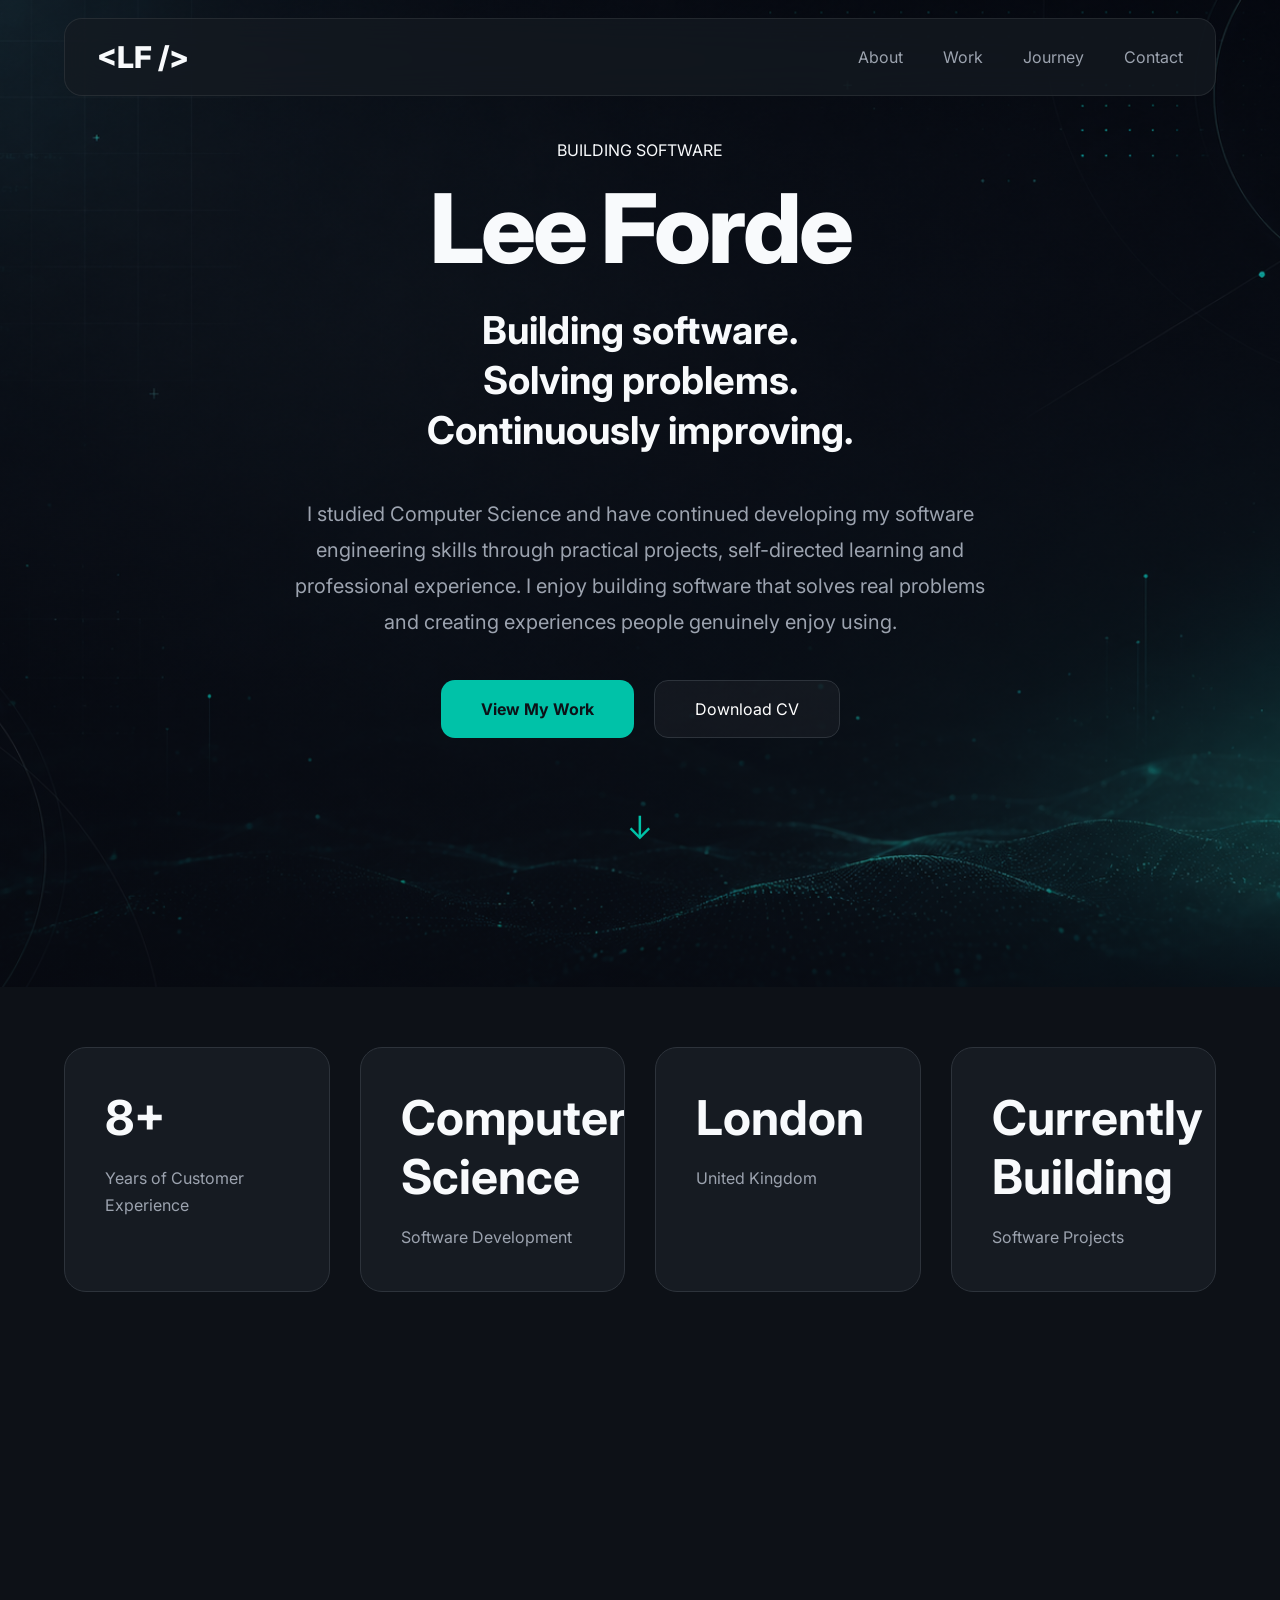
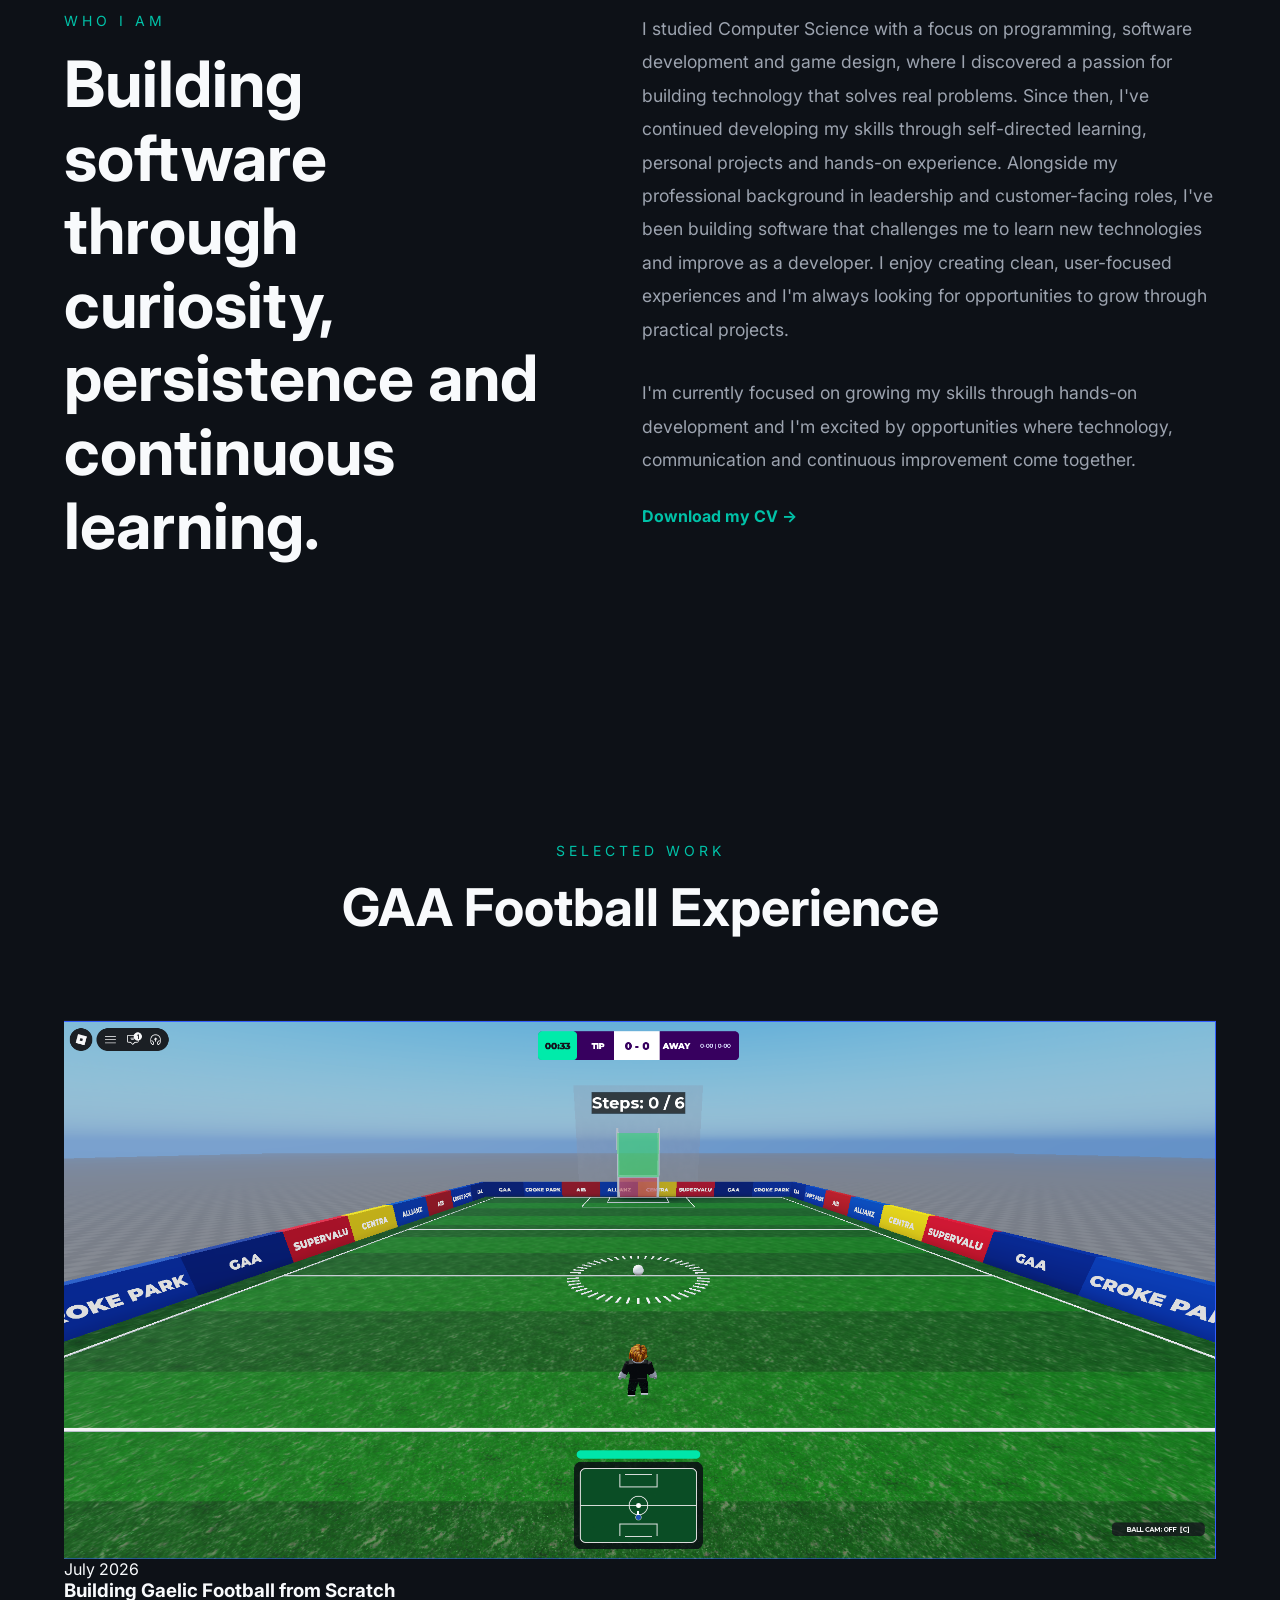
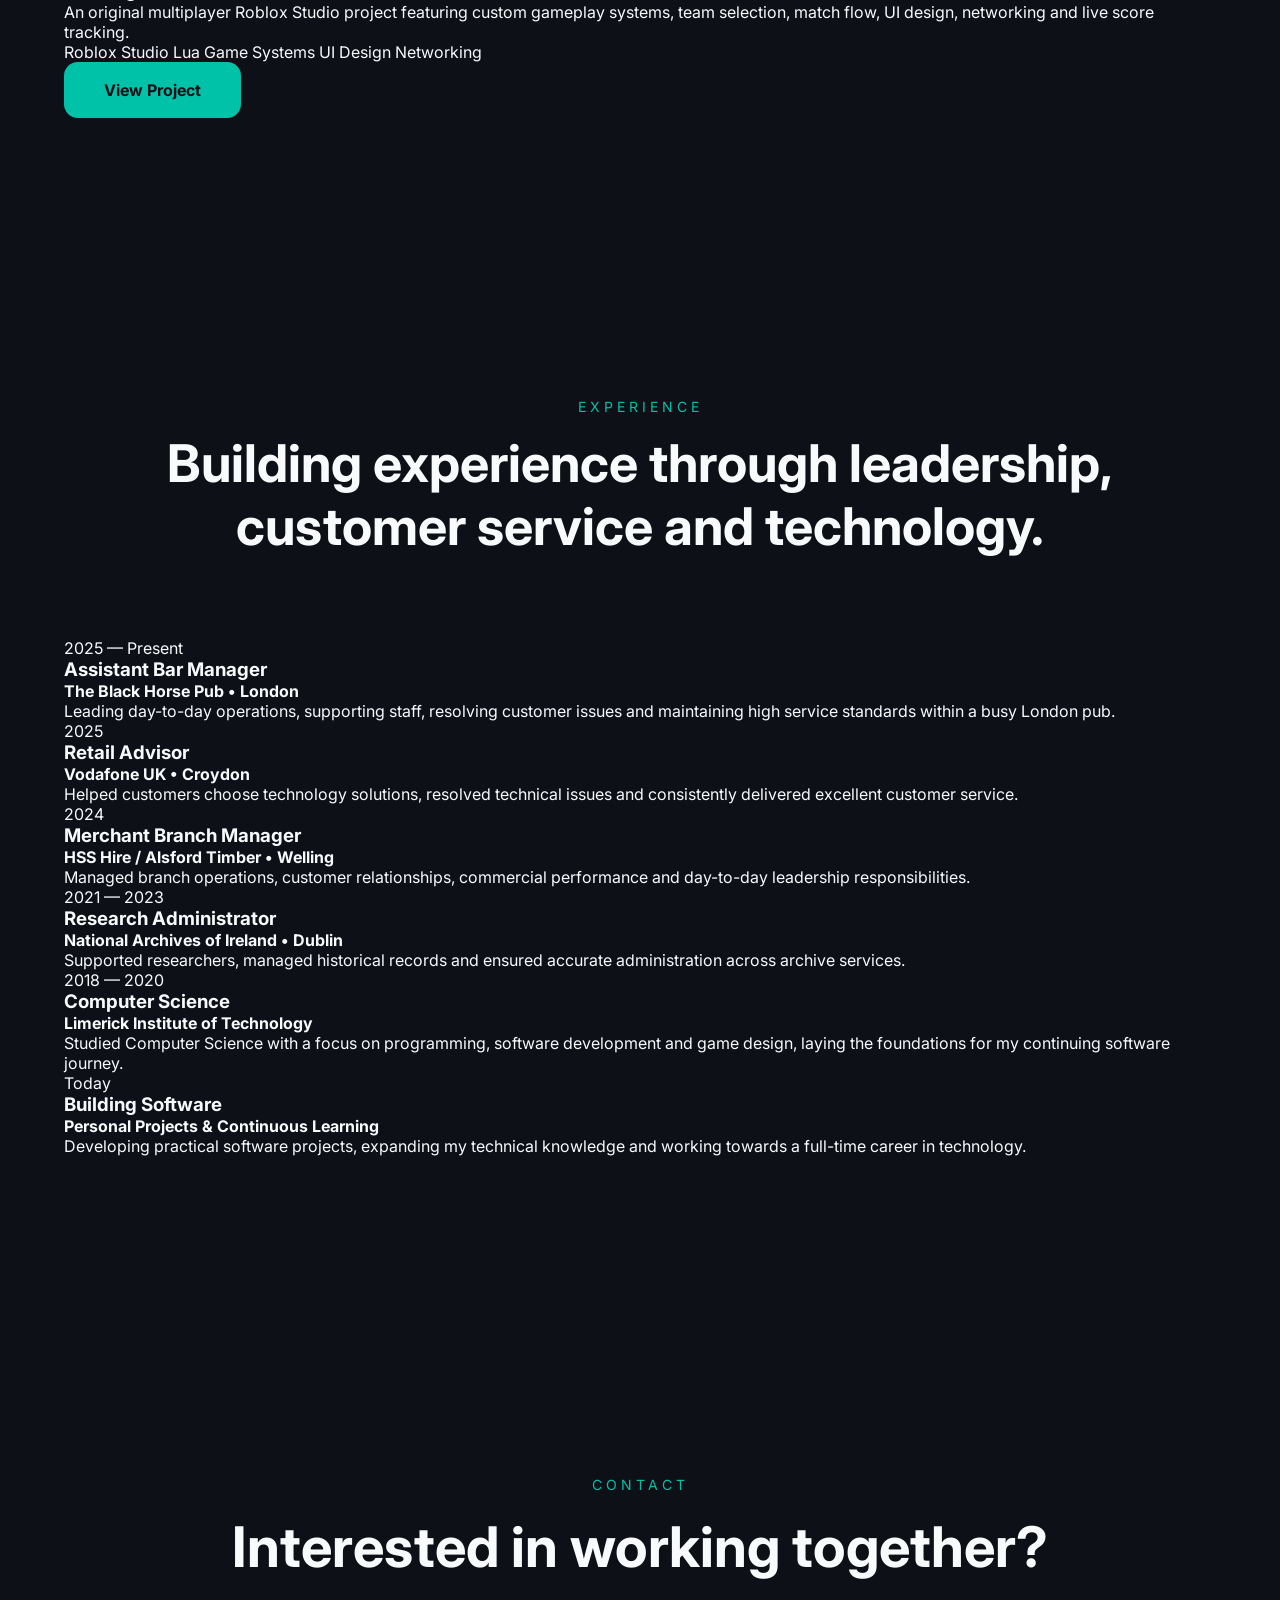
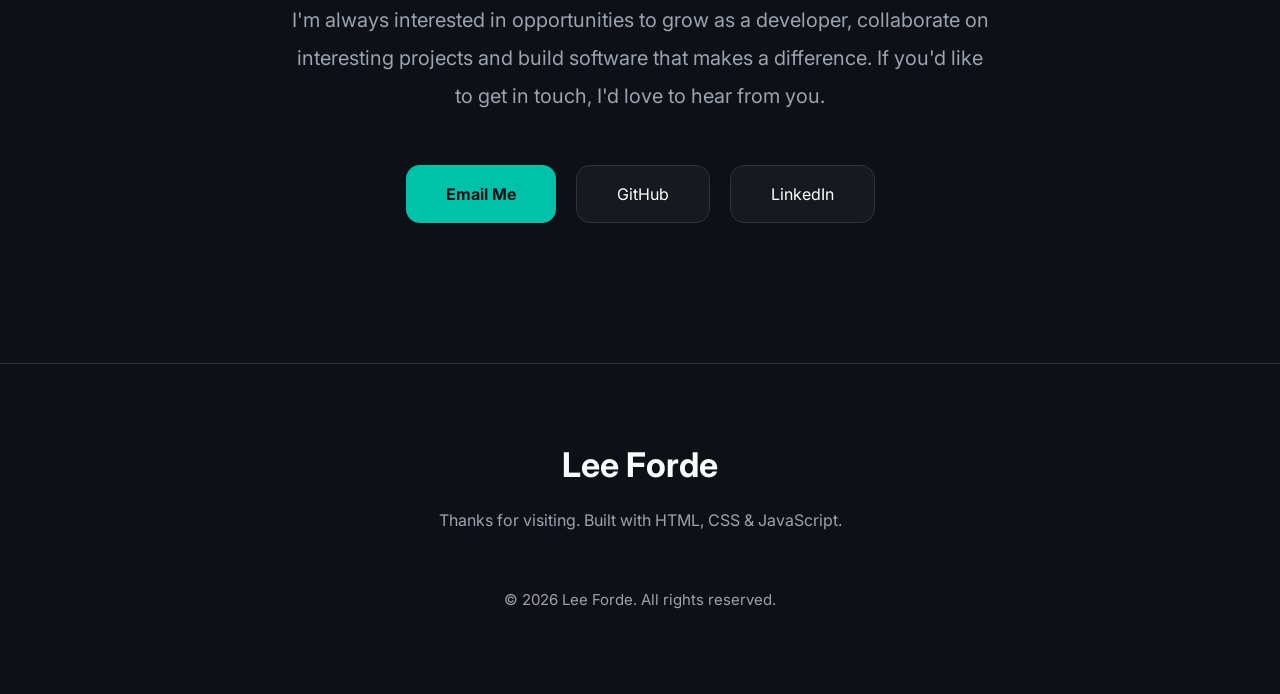
==== commit aada248d: "Refactor portfolio architecture and add GAA case study" ====
--- a/index.html
+++ b/index.html
@@ -14,6 +14,9 @@
     <link href="https://fonts.googleapis.com/css2?family=Inter:wght@300;400;500;600;700;800&display=swap" rel="stylesheet">
 
     <link rel="stylesheet" href="css/styles.css">
+<link rel="stylesheet" href="css/home.css">
+<link rel="stylesheet" href="css/animations.css">
+<link rel="stylesheet" href="css/responsive.css">
 
 </head>
 
@@ -25,11 +28,7 @@
 
         <nav class="navbar">
 
-            <a href="#" class="logo">
-
-                Lee Forde
-
-            </a>
+            <a href="index.html" class="logo">&lt;LF /&gt;</a>
 
             <ul class="nav-links">
 
@@ -80,8 +79,7 @@
 
         <p class="hero-description">
 
-            Computer Science graduate based in London, building practical software through
-            real-world projects and a commitment to continuous improvement.
+          I studied Computer Science and have continued developing my software engineering skills through practical projects, self-directed learning and professional experience. I enjoy building software that solves real problems and creating experiences people genuinely enjoy using.
 
         </p>
 
@@ -132,8 +130,7 @@
             <div class="identity-card">
 
                 <h2>Computer Science</h2>
-
-                <p>Bachelor's Degree</p>
+<p>Software Development</p>
 
             </div>
 
@@ -177,7 +174,7 @@
 
             <h2>
 
-                Technology professional with a passion for building software.
+                Building software through curiosity, persistence and continuous learning.
 
             </h2>
 
@@ -187,9 +184,9 @@
 
             <p>
 
-                I'm a Computer Science graduate based in London with a background in customer-facing leadership,
-                technical problem solving and software development. I enjoy building practical projects that
-                challenge me to learn new technologies while creating experiences people genuinely enjoy using.
+               I studied Computer Science with a focus on programming, software development and game design, where I discovered a passion for building technology that solves real problems. Since then, I've continued developing my skills through self-directed learning, personal projects and hands-on experience.
+
+Alongside my professional background in leadership and customer-facing roles, I've been building software that challenges me to learn new technologies and improve as a developer. I enjoy creating clean, user-focused experiences and I'm always looking for opportunities to grow through practical projects.
 
             </p>
 
@@ -293,47 +290,284 @@
 
 <!-- Journey -->
 
-<section id="journey" class="placeholder">
+<section id="journey" class="experience">
 
     <div class="container">
 
+        <div class="section-heading">
+
+            <p class="section-label">
+
+                EXPERIENCE
+
+            </p>
+
+            <h2>
+
+                Building experience through leadership,
+                customer service and technology.
+
+            </h2>
+
+        </div>
+
+        <div class="timeline">
+
+            <div class="timeline-item">
+
+                <div class="timeline-year">
+
+                    2025 — Present
+
+                </div>
+
+                <div class="timeline-dot"></div>
+
+                <div class="timeline-card">
+
+                    <h3>Assistant Bar Manager</h3>
+
+                    <h4>The Black Horse Pub • London</h4>
+
+                    <p>
+
+                        Leading day-to-day operations, supporting staff,
+                        resolving customer issues and maintaining high service
+                        standards within a busy London pub.
+
+                    </p>
+
+                </div>
+
+            </div>
+
+            <div class="timeline-item">
+
+                <div class="timeline-year">
+
+                    2025
+
+                </div>
+
+                <div class="timeline-dot"></div>
+
+                <div class="timeline-card">
+
+                    <h3>Retail Advisor</h3>
+
+                    <h4>Vodafone UK • Croydon</h4>
+
+                    <p>
+
+                        Helped customers choose technology solutions,
+                        resolved technical issues and consistently delivered
+                        excellent customer service.
+
+                    </p>
+
+                </div>
+
+            </div>
+
+            <div class="timeline-item">
+
+                <div class="timeline-year">
+
+                    2024
+
+                </div>
+
+                <div class="timeline-dot"></div>
+
+                <div class="timeline-card">
+
+                    <h3>Merchant Branch Manager</h3>
+
+                    <h4>HSS Hire / Alsford Timber • Welling</h4>
+
+                    <p>
+
+                        Managed branch operations, customer relationships,
+                        commercial performance and day-to-day leadership
+                        responsibilities.
+
+                    </p>
+
+                </div>
+
+            </div>
+
+            <div class="timeline-item">
+
+                <div class="timeline-year">
+
+                    2021 — 2023
+
+                </div>
+
+                <div class="timeline-dot"></div>
+
+                <div class="timeline-card">
+
+                    <h3>Research Administrator</h3>
+
+                    <h4>National Archives of Ireland • Dublin</h4>
+
+                    <p>
+
+                        Supported researchers, managed historical records and
+                        ensured accurate administration across archive services.
+
+                    </p>
+
+                </div>
+
+            </div>
+
+            <div class="timeline-item">
+
+                <div class="timeline-year">
+
+                    2018 — 2020
+
+                </div>
+
+                <div class="timeline-dot"></div>
+
+                <div class="timeline-card">
+
+                    <h3>Computer Science</h3>
+
+                    <h4>Limerick Institute of Technology</h4>
+
+                    <p>
+
+                        Studied Computer Science with a focus on programming,
+                        software development and game design, laying the
+                        foundations for my continuing software journey.
+
+                    </p>
+
+                </div>
+
+            </div>
+
+            <div class="timeline-item current">
+
+                <div class="timeline-year">
+
+                    Today
+
+                </div>
+
+                <div class="timeline-dot active"></div>
+
+                <div class="timeline-card">
+
+                    <h3>Building Software</h3>
+
+                    <h4>Personal Projects & Continuous Learning</h4>
+
+                    <p>
+
+                        Developing practical software projects, expanding my
+                        technical knowledge and working towards a full-time
+                        career in technology.
+
+                    </p>
+
+                </div>
+
+            </div>
+
+        </div>
+
+    </div>
+
+</section>
+
+<!-- Contact -->
+
+<section id="contact" class="contact">
+
+    <div class="container">
+
+        <p class="section-label">
+
+            CONTACT
+
+        </p>
+
         <h2>
 
-            Journey
+            Interested in working together?
 
         </h2>
 
+        <p class="contact-text">
+
+            I'm always interested in opportunities to grow as a developer,
+            collaborate on interesting projects and build software that makes
+            a difference. If you'd like to get in touch, I'd love to hear from you.
+
+        </p>
+
+        <div class="contact-buttons">
+
+            <a href="mailto:lee.forde98@icloud.com" class="primary-button">
+
+                Email Me
+
+            </a>
+
+            <a href="https://github.com/lee-fordeIE"
+               target="_blank"
+               class="secondary-button">
+
+                GitHub
+
+            </a>
+
+            <a href="https://www.linkedin.com/in/lee-forde/"
+               target="_blank"
+               class="secondary-button">
+
+                LinkedIn
+
+            </a>
+
+        </div>
+
+    </div>
+
+</section>
+
+<footer>
+
+    <div class="container footer-content">
+
+        <h3>
+
+            Lee Forde
+
+        </h3>
+
         <p>
-
-            Coming in the next sprint.
+Thanks for visiting.
+
+Built with HTML, CSS & JavaScript.
 
         </p>
 
-    </div>
-
-</section>
-
-<!-- Contact -->
-
-<section id="contact" class="placeholder">
-
-    <div class="container">
-
-        <h2>
-
-            Let's Connect
-
-        </h2>
-
-        <p>
-
-            LinkedIn • GitHub • Email
+        <p class="copyright">
+
+            © 2026 Lee Forde. All rights reserved.
 
         </p>
 
     </div>
 
-</section>
+</footer>
 
 <script src="js/app.js"></script>
 
--- a/css/styles.css
+++ b/css/styles.css
@@ -1,23 +1,15 @@
 /* =====================================================
    Lee Forde Portfolio
-   Version 1.0
-===================================================== */
-
-/* ==========================
-   Google Font
-========================== */
+   Global Styles
+===================================================== */
 
 @import url('https://fonts.googleapis.com/css2?family=Inter:wght@300;400;500;600;700;800&display=swap');
-
-/* ==========================
-   Variables
-========================== */
 
 :root{
 
     --bg:#0D1117;
     --surface:#161B22;
-    --surface2:#1F2630;
+    --surface-light:#1E242D;
 
     --text:#F8FAFC;
     --muted:#9CA3AF;
@@ -28,15 +20,11 @@
 
     --radius:22px;
 
+    --transition:.35s ease;
+
     --shadow:0 20px 60px rgba(0,0,0,.35);
 
-    --transition:.35s ease;
-
-}
-
-/* ==========================
-   Reset
-========================== */
+}
 
 *{
 
@@ -55,8 +43,11 @@
 body{
 
     font-family:"Inter",sans-serif;
+
     background:var(--bg);
+
     color:var(--text);
+
     overflow-x:hidden;
 
 }
@@ -64,19 +55,23 @@
 img{
 
     display:block;
-    max-width:100%;
+
+    width:100%;
 
 }
 
 a{
 
+    color:inherit;
+
     text-decoration:none;
 
 }
 
 .container{
 
-    width:min(1200px,90%);
+    width:min(1400px,90%);
+
     margin:auto;
 
 }
@@ -87,19 +82,49 @@
 
 }
 
-/* ==========================
+.section-label{
+
+    color:var(--accent);
+
+    letter-spacing:4px;
+
+    font-size:14px;
+
+    margin-bottom:18px;
+
+    text-transform:uppercase;
+
+}
+
+.section-heading{
+
+    text-align:center;
+
+    margin-bottom:80px;
+
+}
+
+.section-heading h2{
+
+    font-size:52px;
+
+    line-height:1.2;
+
+}
+
+/* =====================================================
    Navigation
-========================== */
+===================================================== */
 
 header{
 
     position:fixed;
 
-    top:24px;
-
     width:100%;
 
-    z-index:999;
+    top:18px;
+
+    z-index:1000;
 
 }
 
@@ -111,7 +136,7 @@
 
     align-items:center;
 
-    padding:18px 30px;
+    padding:20px 32px;
 
     border-radius:18px;
 
@@ -119,17 +144,89 @@
 
     backdrop-filter:blur(18px);
 
-    border:1px solid rgba(255,255,255,.07);
-
-    box-shadow:0 10px 40px rgba(0,0,0,.30);
+    border:1px solid rgba(255,255,255,.08);
 
 }
 
 .logo{
 
+    font-size:30px;
+
+    font-weight:800;
+
+}
+
+.nav-links{
+
+    display:flex;
+
+    list-style:none;
+
+    gap:40px;
+
+}
+
+.nav-links a{
+
+    position:relative;
+
+    color:var(--muted);
+
+    transition:.3s;
+
+}
+
+.nav-links a:hover{
+
     color:white;
 
-    font-size:24px;
+}
+
+.nav-links a::after{
+
+    content:"";
+
+    position:absolute;
+
+    left:0;
+
+    bottom:-8px;
+
+    width:0;
+
+    height:2px;
+
+    background:var(--accent);
+
+    transition:.3s;
+
+}
+
+.nav-links a:hover::after{
+
+    width:100%;
+
+}
+
+/* =====================================================
+   Buttons
+===================================================== */
+
+.primary-button{
+
+    display:inline-flex;
+
+    justify-content:center;
+
+    align-items:center;
+
+    padding:18px 40px;
+
+    border-radius:14px;
+
+    background:var(--accent);
+
+    color:#0D1117;
 
     font-weight:700;
 
@@ -137,956 +234,58 @@
 
 }
 
-.logo:hover{
-
-    color:var(--accent);
-
-}
-
-.nav-links{
-
-    display:flex;
-
-    gap:45px;
-
-    list-style:none;
-
-}
-
-.nav-links a{
+.primary-button:hover{
+
+    transform:translateY(-5px);
+
+    box-shadow:0 20px 45px rgba(0,194,168,.35);
+
+}
+
+.secondary-button{
+
+    display:inline-flex;
+
+    justify-content:center;
+
+    align-items:center;
+
+    padding:18px 40px;
+
+    border-radius:14px;
+
+    border:1px solid var(--border);
+
+    background:rgba(255,255,255,.04);
+
+    color:white;
+
+    transition:var(--transition);
+
+}
+
+.secondary-button:hover{
+
+    background:rgba(255,255,255,.08);
+
+}
+
+/* =====================================================
+   Footer
+===================================================== */
+
+footer{
+
+    padding:80px 0;
+
+    border-top:1px solid var(--border);
+
+    text-align:center;
+
+}
+
+footer p{
 
     color:var(--muted);
 
-    font-weight:500;
-
-    transition:var(--transition);
-
-}
-
-.nav-links a:hover{
-
-    color:white;
-
-}
-
-/* ==========================
-   Hero
-========================== */
-
-.hero{
-
-    min-height:100vh;
-
-    display:flex;
-
-    align-items:center;
-
-    justify-content:center;
-
-    text-align:center;
-
-    background-image:url("../images/hero.png");
-
-    background-size:cover;
-
-    background-position:center;
-
-}
-
-.hero-content{
-
-    max-width:900px;
-
-}
-
-.hero-label{
-
-    color:var(--accent);
-
-    letter-spacing:5px;
-
-    font-size:14px;
-
-    margin-bottom:30px;
-
-}
-
-.hero h1{
-
-    font-size:84px;
-
-    font-weight:800;
-
-    margin-bottom:30px;
-
-    letter-spacing:-3px;
-
-}
-
-.hero-lines{
-
-    margin-bottom:40px;
-
-}
-
-.hero-lines p{
-
-    font-size:38px;
-
-    font-weight:700;
-
-    line-height:1.3;
-
-}
-
-.hero-description{
-
-    max-width:700px;
-
-    margin:auto;
-
-    color:var(--muted);
-
-    font-size:20px;
-
-    line-height:1.9;
-
-}
-
-.hero-buttons{
-
-    display:flex;
-
-    justify-content:center;
-
-    gap:20px;
-
-    margin-top:55px;
-
-    flex-wrap:wrap;
-
-}
-
-.primary-button{
-
-    padding:18px 38px;
-
-    border-radius:12px;
-
-    background:var(--accent);
-
-    color:#0D1117;
-
-    font-weight:700;
-
-    transition:var(--transition);
-
-}
-
-.primary-button:hover{
-
-    transform:translateY(-4px);
-
-    box-shadow:0 15px 35px rgba(0,194,168,.35);
-
-}
-
-.secondary-button{
-
-    padding:18px 38px;
-
-    border-radius:12px;
-
-    color:white;
-
-    background:rgba(255,255,255,.05);
-
-    backdrop-filter:blur(12px);
-
-    border:1px solid rgba(255,255,255,.08);
-
-    transition:var(--transition);
-
-}
-
-.secondary-button:hover{
-
-    background:rgba(255,255,255,.09);
-
-}
-
-.scroll-indicator{
-
-    margin-top:80px;
-
-    color:var(--accent);
-
-    font-size:30px;
-
-    animation:bounce 2s infinite;
-
-}
-
-/* ==========================
-   Identity Cards
-========================== */
-
-.identity{
-
-    padding-top:40px;
-
-}
-
-.identity-grid{
-
-    display:grid;
-
-    grid-template-columns:repeat(4,1fr);
-
-    gap:28px;
-
-}
-
-.identity-card{
-
-    background:var(--surface);
-
-    border:1px solid var(--border);
-
-    border-radius:22px;
-
-    padding:40px;
-
-    transition:var(--transition);
-
-    box-shadow:var(--shadow);
-
-}
-
-.identity-card:hover{
-
-    transform:translateY(-8px);
-
-    border-color:var(--accent);
-
-}
-
-.identity-card h2{
-
-    font-size:34px;
-
-    margin-bottom:20px;
-
-}
-
-.identity-card p{
-
-    color:var(--muted);
-
-    line-height:1.7;
-
-}
-
-/* ==========================
-   Bounce Animation
-========================== */
-
-@keyframes bounce{
-
-    0%,20%,50%,80%,100%{
-
-        transform:translateY(0);
-
-    }
-
-    40%{
-
-        transform:translateY(8px);
-
-    }
-
-    60%{
-
-        transform:translateY(4px);
-
-    }
-
-}
-
-/* ==========================
-   About
-========================== */
-
-.about{
-
-    padding-top:160px;
-
-}
-
-.about-grid{
-
-    display:grid;
-
-    grid-template-columns:1fr 1.3fr;
-
-    gap:100px;
-
-    align-items:start;
-
-}
-
-.section-label{
-
-    color:var(--accent);
-
-    letter-spacing:4px;
-
-    font-size:14px;
-
-    margin-bottom:22px;
-
-}
-
-.about-left h2{
-
-    font-size:52px;
-
-    line-height:1.2;
-
-    max-width:420px;
-
-}
-
-.about-right{
-
-    display:flex;
-
-    flex-direction:column;
-
-    gap:30px;
-
-}
-
-.about-right p{
-
-    color:var(--muted);
-
-    line-height:1.9;
-
-    font-size:18px;
-
-}
-
-.text-link{
-
-    display:inline-flex;
-
-    width:max-content;
-
-    color:var(--accent);
-
-    font-weight:700;
-
-    transition:var(--transition);
-
-}
-
-.text-link:hover{
-
-    transform:translateX(8px);
-
-}
-
-/* ==========================
-   Selected Work
-========================== */
-
-.featured{
-
-    padding-top:180px;
-
-}
-
-.section-heading{
-
-    text-align:center;
-
-    margin-bottom:70px;
-
-}
-
-.section-heading h2{
-
-    font-size:52px;
-
-    margin-top:20px;
-
-}
-
-.project-card{
-
-    display:grid;
-
-    grid-template-columns:1.2fr 1fr;
-
-    overflow:hidden;
-
-    border-radius:24px;
-
-    background:var(--surface);
-
-    border:1px solid var(--border);
-
-    box-shadow:var(--shadow);
-
-    transition:var(--transition);
-
-}
-
-.project-card:hover{
-
-    transform:translateY(-10px);
-
-}
-
-.project-image{
-
-    overflow:hidden;
-
-}
-
-.project-image img{
-
-    width:100%;
-
-    height:100%;
-
-    object-fit:cover;
-
-    transition:.6s;
-
-}
-
-.project-card:hover img{
-
-    transform:scale(1.05);
-
-}
-
-.project-content{
-
-    padding:55px;
-
-}
-
-.project-date{
-
-    color:var(--accent);
-
-    font-size:14px;
-
-    letter-spacing:2px;
-
-}
-
-.project-content h3{
-
-    font-size:36px;
-
-    margin:20px 0;
-
-}
-
-.project-content p{
-
-    color:var(--muted);
-
-    line-height:1.9;
-
-}
-
-.tags{
-
-    display:flex;
-
-    flex-wrap:wrap;
-
-    gap:12px;
-
-    margin:40px 0;
-
-}
-
-.tags span{
-
-    padding:10px 18px;
-
-    background:rgba(255,255,255,.04);
-
-    border:1px solid var(--border);
-
-    border-radius:999px;
-
-    font-size:14px;
-
-}
-
-/* ==========================
-   Journey
-========================== */
-
-.placeholder{
-
-    text-align:center;
-
-}
-
-.placeholder h2{
-
-    font-size:52px;
-
-    margin-bottom:20px;
-
-}
-
-.placeholder p{
-
-    color:var(--muted);
-
-    font-size:18px;
-
-}
-
-/* ==========================
-   Footer / Contact
-========================== */
-
-footer{
-
-    padding:80px 0;
-
-    border-top:1px solid var(--border);
-
-    text-align:center;
-
-}
-
-footer p{
-
-    color:var(--muted);
-
-}
-
-/* ==========================
-   Responsive
-========================== */
-
-@media(max-width:1000px){
-
-    .about-grid{
-
-        grid-template-columns:1fr;
-
-        gap:60px;
-
-    }
-
-    .project-card{
-
-        grid-template-columns:1fr;
-
-    }
-
-    .identity-grid{
-
-        grid-template-columns:repeat(2,1fr);
-
-    }
-
-}
-
-@media(max-width:768px){
-
-    header{
-
-        top:10px;
-
-    }
-
-    .navbar{
-
-        flex-direction:column;
-
-        gap:20px;
-
-        padding:22px;
-
-    }
-
-    .nav-links{
-
-        gap:25px;
-
-        flex-wrap:wrap;
-
-        justify-content:center;
-
-    }
-
-    .hero h1{
-
-        font-size:58px;
-
-    }
-
-    .hero-lines p{
-
-        font-size:28px;
-
-    }
-
-    .hero-description{
-
-        font-size:18px;
-
-    }
-
-    .identity-grid{
-
-        grid-template-columns:1fr;
-
-    }
-
-    .about-left h2{
-
-        font-size:40px;
-
-    }
-
-    .section-heading h2{
-
-        font-size:40px;
-
-    }
-
-    .project-content{
-
-        padding:35px;
-
-    }
-
-}
-
-@media(max-width:500px){
-
-    .hero{
-
-        padding-top:120px;
-
-    }
-
-    .hero h1{
-
-        font-size:46px;
-
-    }
-
-    .hero-lines p{
-
-        font-size:22px;
-
-    }
-
-    .hero-buttons{
-
-        flex-direction:column;
-
-    }
-
-    .primary-button,
-    .secondary-button{
-
-        width:100%;
-
-        text-align:center;
-
-    }
-
-}
-
-/* =====================================================
-   GAA PROJECT PAGE
-===================================================== */
-
-.project-hero{
-
-    padding-top:220px;
-    padding-bottom:80px;
-    text-align:center;
-
-}
-
-.project-hero h1{
-
-    font-size:72px;
-    margin:20px 0;
-
-}
-
-.project-subtitle{
-
-    max-width:850px;
-    margin:auto;
-    color:var(--muted);
-    line-height:1.8;
-    font-size:22px;
-
-}
-
-.project-tags{
-
-    display:flex;
-    justify-content:center;
-    gap:14px;
-    flex-wrap:wrap;
-    margin-top:45px;
-
-}
-
-.project-tags span{
-
-    padding:12px 22px;
-    background:rgba(255,255,255,.05);
-    border:1px solid var(--border);
-    border-radius:999px;
-
-}
-
-.hero-image{
-
-    padding-top:40px;
-
-}
-
-.hero-image img{
-
-    width:100%;
-    border-radius:28px;
-    box-shadow:0 30px 70px rgba(0,0,0,.45);
-
-}
-
-.timeline{
-
-    padding-top:160px;
-
-}
-
-.timeline-card{
-
-    max-width:900px;
-    margin:auto;
-    position:relative;
-
-}
-
-.timeline-card::before{
-
-    content:"";
-    position:absolute;
-    left:35px;
-    top:0;
-    bottom:0;
-    width:2px;
-    background:var(--border);
-
-}
-
-.timeline-item{
-
-    display:flex;
-    gap:35px;
-    margin-bottom:70px;
-    position:relative;
-
-}
-
-.timeline-number{
-
-    width:70px;
-    height:70px;
-    min-width:70px;
-
-    border-radius:50%;
-
-    display:flex;
-    justify-content:center;
-    align-items:center;
-
-    background:var(--surface);
-
-    border:1px solid var(--border);
-
-    color:var(--accent);
-
-    font-weight:700;
-
-    z-index:2;
-
-}
-
-.timeline-content{
-
-    padding-top:12px;
-
-}
-
-.timeline-content h3{
-
-    margin-bottom:12px;
-    font-size:28px;
-
-}
-
-.timeline-content p{
-
-    color:var(--muted);
-    line-height:1.8;
-
-}
-
-.systems{
-
-    padding-top:180px;
-
-}
-
-.feature-grid{
-
-    display:grid;
-
-    grid-template-columns:repeat(3,1fr);
-
-    gap:28px;
-
-}
-
-.feature-card{
-
-    background:var(--surface);
-
-    border:1px solid var(--border);
-
-    border-radius:22px;
-
-    padding:35px;
-
-    transition:var(--transition);
-
-}
-
-.feature-card:hover{
-
-    transform:translateY(-8px);
-
-    border-color:var(--accent);
-
-}
-
-.feature-card h3{
-
-    margin-bottom:18px;
-
-}
-
-.feature-card p{
-
-    color:var(--muted);
-
-    line-height:1.8;
-
-}
-
-.gallery{
-
-    padding-top:180px;
-
-}
-
-.gallery-grid{
-
-    display:grid;
-
-    grid-template-columns:repeat(2,1fr);
-
-    gap:35px;
-
-}
-
-.gallery-item{
-
-    overflow:hidden;
-
-    border-radius:22px;
-
-    background:var(--surface);
-
-    border:1px solid var(--border);
-
-}
-
-.gallery-item img{
-
-    width:100%;
-
-    display:block;
-
-    transition:.5s;
-
-}
-
-.gallery-item:hover img{
-
-    transform:scale(1.04);
-
-}
-
-.gallery-item figcaption{
-
-    padding:20px;
-
-    color:var(--muted);
-
-}
-
-.lessons{
-
-    padding-top:180px;
-
-}
-
-.future{
-
-    padding-top:180px;
-
-}
-
-.back-home{
-
-    text-align:center;
-
-    padding:120px 0;
-
-}
-
-.back-home .primary-button{
-
-    display:inline-block;
-
-}
-
-.project-meta{
-
-    padding-top:90px;
-
 }
--- a/css/home.css
+++ b/css/home.css
@@ -0,0 +1,350 @@
+/* =====================================================
+   HOMEPAGE
+===================================================== */
+
+/* ==========================
+   Hero
+========================== */
+
+.hero{
+
+    min-height:100vh;
+
+    display:flex;
+
+    align-items:center;
+
+    justify-content:center;
+
+    text-align:center;
+
+    background:url("../images/hero.png") center/cover no-repeat;
+
+    position:relative;
+
+}
+
+.hero::before{
+
+    content:"";
+
+    position:absolute;
+
+    inset:0;
+
+    background:linear-gradient(
+        rgba(13,17,23,.35),
+        rgba(13,17,23,.55)
+    );
+
+}
+
+.hero-content{
+
+    position:relative;
+
+    z-index:2;
+
+    max-width:900px;
+
+}
+
+.hero h1{
+
+    font-size:clamp(4rem,8vw,6rem);
+
+    font-weight:800;
+
+    line-height:1;
+
+    margin:20px 0;
+
+    letter-spacing:-3px;
+
+}
+
+.hero-lines{
+
+    margin:30px 0;
+
+}
+
+.hero-lines p{
+
+    font-size:clamp(1.8rem,3vw,2.6rem);
+
+    font-weight:700;
+
+    line-height:1.3;
+
+}
+
+.hero-description{
+
+    max-width:700px;
+
+    margin:40px auto;
+
+    color:var(--muted);
+
+    font-size:1.25rem;
+
+    line-height:1.8;
+
+}
+
+.hero-buttons{
+
+    display:flex;
+
+    justify-content:center;
+
+    gap:20px;
+
+    flex-wrap:wrap;
+
+}
+
+.scroll-indicator{
+
+    margin-top:70px;
+
+    color:var(--accent);
+
+    font-size:2rem;
+
+}
+
+/* ==========================
+   Identity
+========================== */
+
+.identity{
+
+    margin-top:-80px;
+
+    position:relative;
+
+    z-index:5;
+
+}
+
+.identity-grid{
+
+    display:grid;
+
+    grid-template-columns:repeat(4,1fr);
+
+    gap:30px;
+
+}
+
+.identity-card{
+
+    background:var(--surface);
+
+    border:1px solid var(--border);
+
+    border-radius:var(--radius);
+
+    padding:40px;
+
+    transition:var(--transition);
+
+    position:relative;
+
+    overflow:hidden;
+
+}
+
+.identity-card::before{
+
+    content:"";
+
+    position:absolute;
+
+    inset:0;
+
+    background:linear-gradient(
+        135deg,
+        rgba(0,194,168,.08),
+        transparent
+    );
+
+    opacity:0;
+
+    transition:.35s;
+
+}
+
+.identity-card:hover::before{
+
+    opacity:1;
+
+}
+
+.identity-card:hover{
+
+    transform:translateY(-8px);
+
+    border-color:var(--accent);
+
+}
+
+.identity-card h2{
+
+    font-size:3rem;
+
+    margin-bottom:18px;
+
+}
+
+.identity-card p{
+
+    color:var(--muted);
+
+    line-height:1.7;
+
+}
+
+/* ==========================
+   About
+========================== */
+
+.about{
+
+    padding-top:180px;
+
+}
+
+.about-grid{
+
+    display:grid;
+
+    grid-template-columns:1fr 1.2fr;
+
+    gap:100px;
+
+    align-items:start;
+
+}
+
+.about-left h2{
+
+    font-size:clamp(2.8rem,5vw,4rem);
+
+    line-height:1.15;
+
+}
+
+.about-right{
+
+    max-width:650px;
+
+}
+
+.about-right p{
+
+    color:var(--muted);
+
+    line-height:1.9;
+
+    font-size:1.1rem;
+
+    margin-bottom:30px;
+
+}
+
+.text-link{
+
+    color:var(--accent);
+
+    font-weight:700;
+
+}
+
+.text-link:hover{
+
+    text-decoration:underline;
+
+}
+
+/* =====================================================
+   CONTACT
+===================================================== */
+
+.contact{
+
+    text-align:center;
+
+    padding-top:180px;
+
+}
+
+.contact h2{
+
+    font-size:56px;
+
+    margin:20px 0;
+
+}
+
+.contact-text{
+
+    max-width:700px;
+
+    margin:0 auto 50px;
+
+    color:var(--muted);
+
+    font-size:20px;
+
+    line-height:1.9;
+
+}
+
+.contact-buttons{
+
+    display:flex;
+
+    justify-content:center;
+
+    gap:20px;
+
+    flex-wrap:wrap;
+
+}
+
+/* =====================================================
+   FOOTER
+===================================================== */
+
+.footer-content{
+
+    text-align:center;
+
+}
+
+.footer-content h3{
+
+    font-size:34px;
+
+    margin-bottom:20px;
+
+}
+
+.footer-content p{
+
+    color:var(--muted);
+
+    line-height:1.9;
+
+}
+
+.copyright{
+
+    margin-top:50px;
+
+    font-size:15px;
+
+}
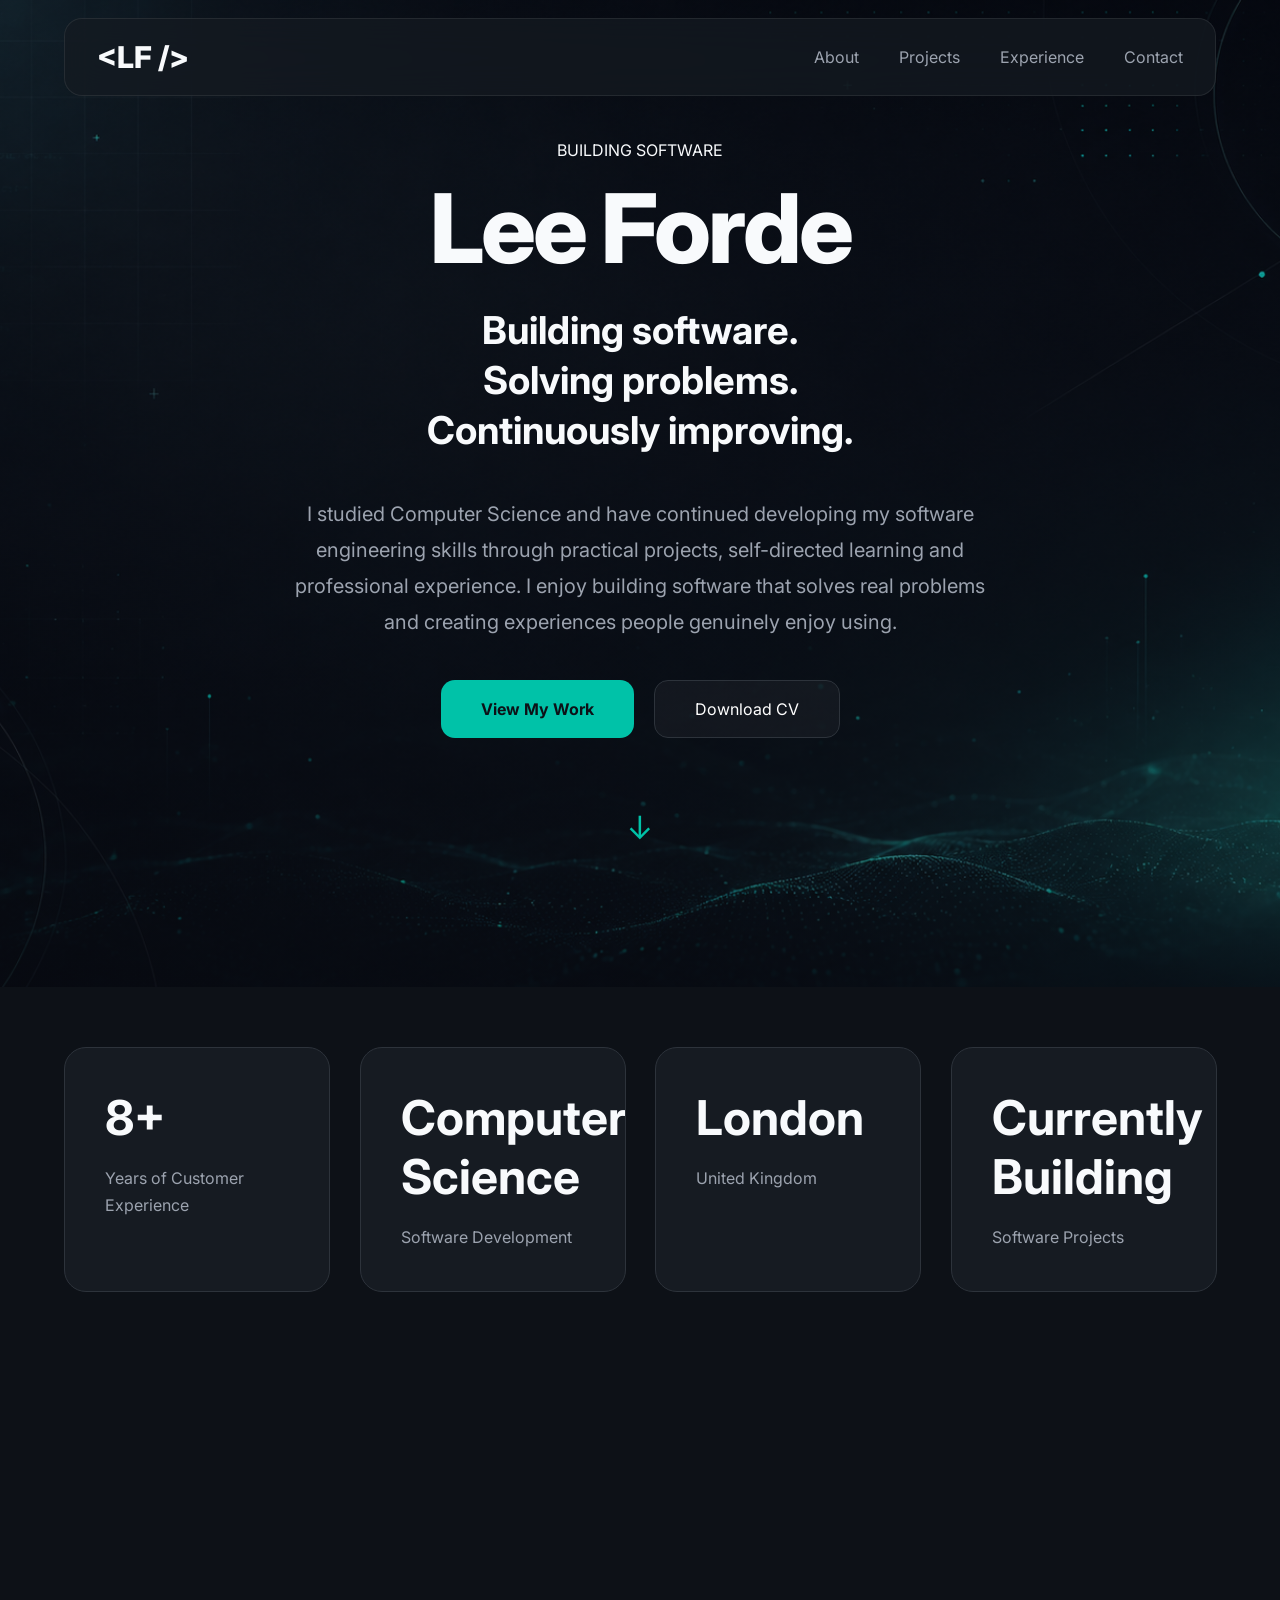
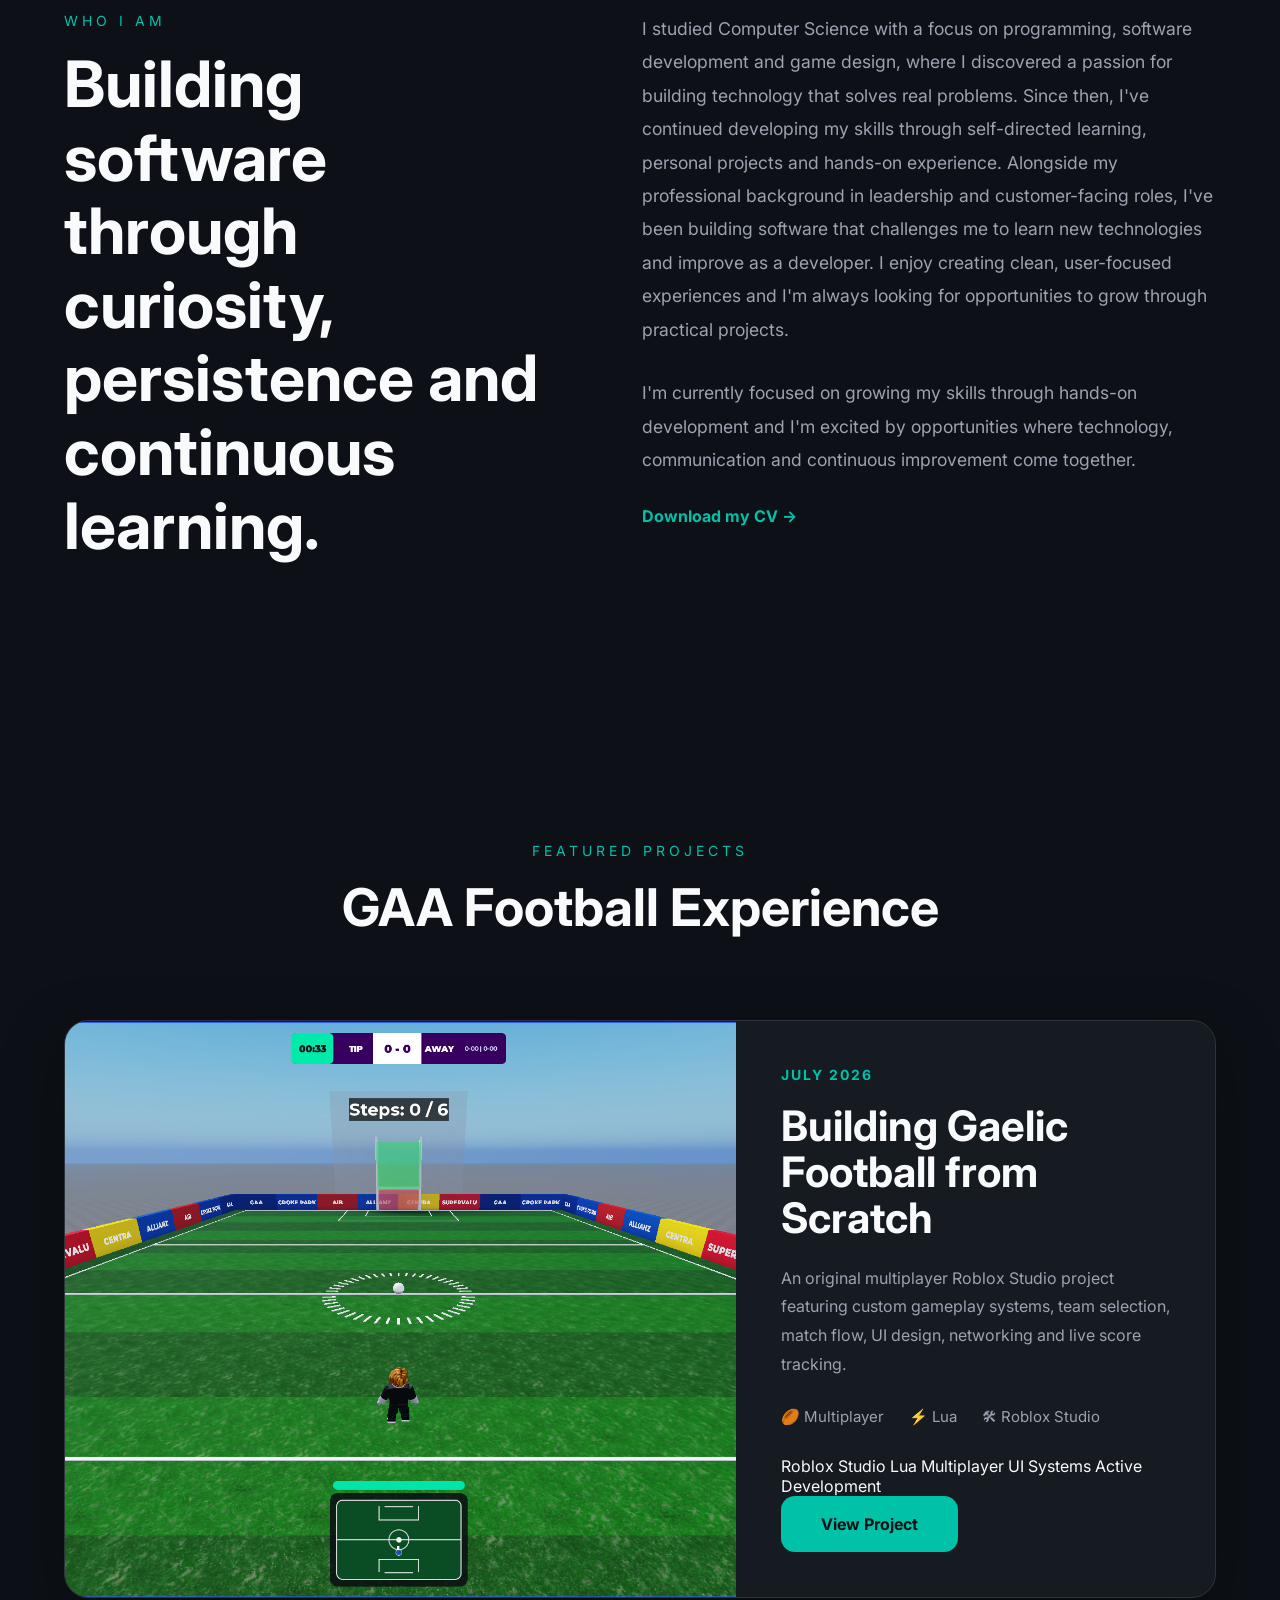
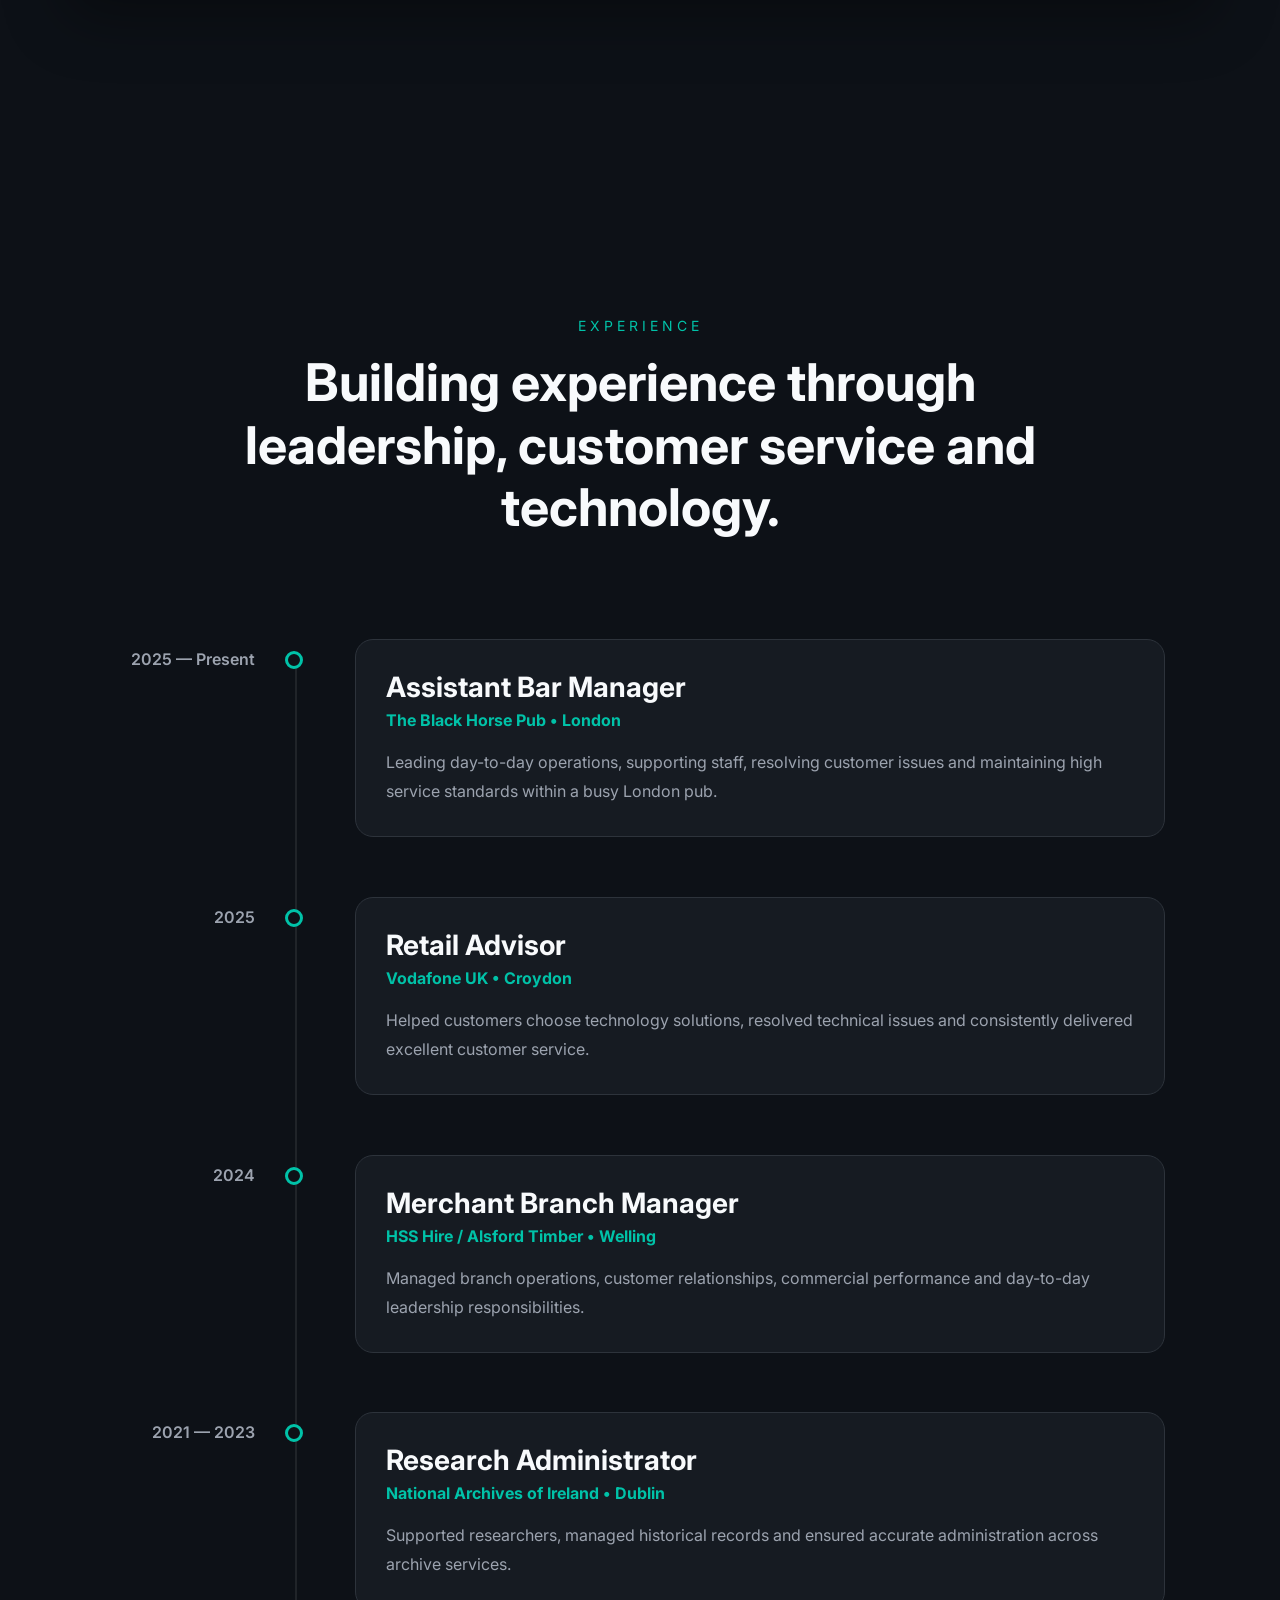
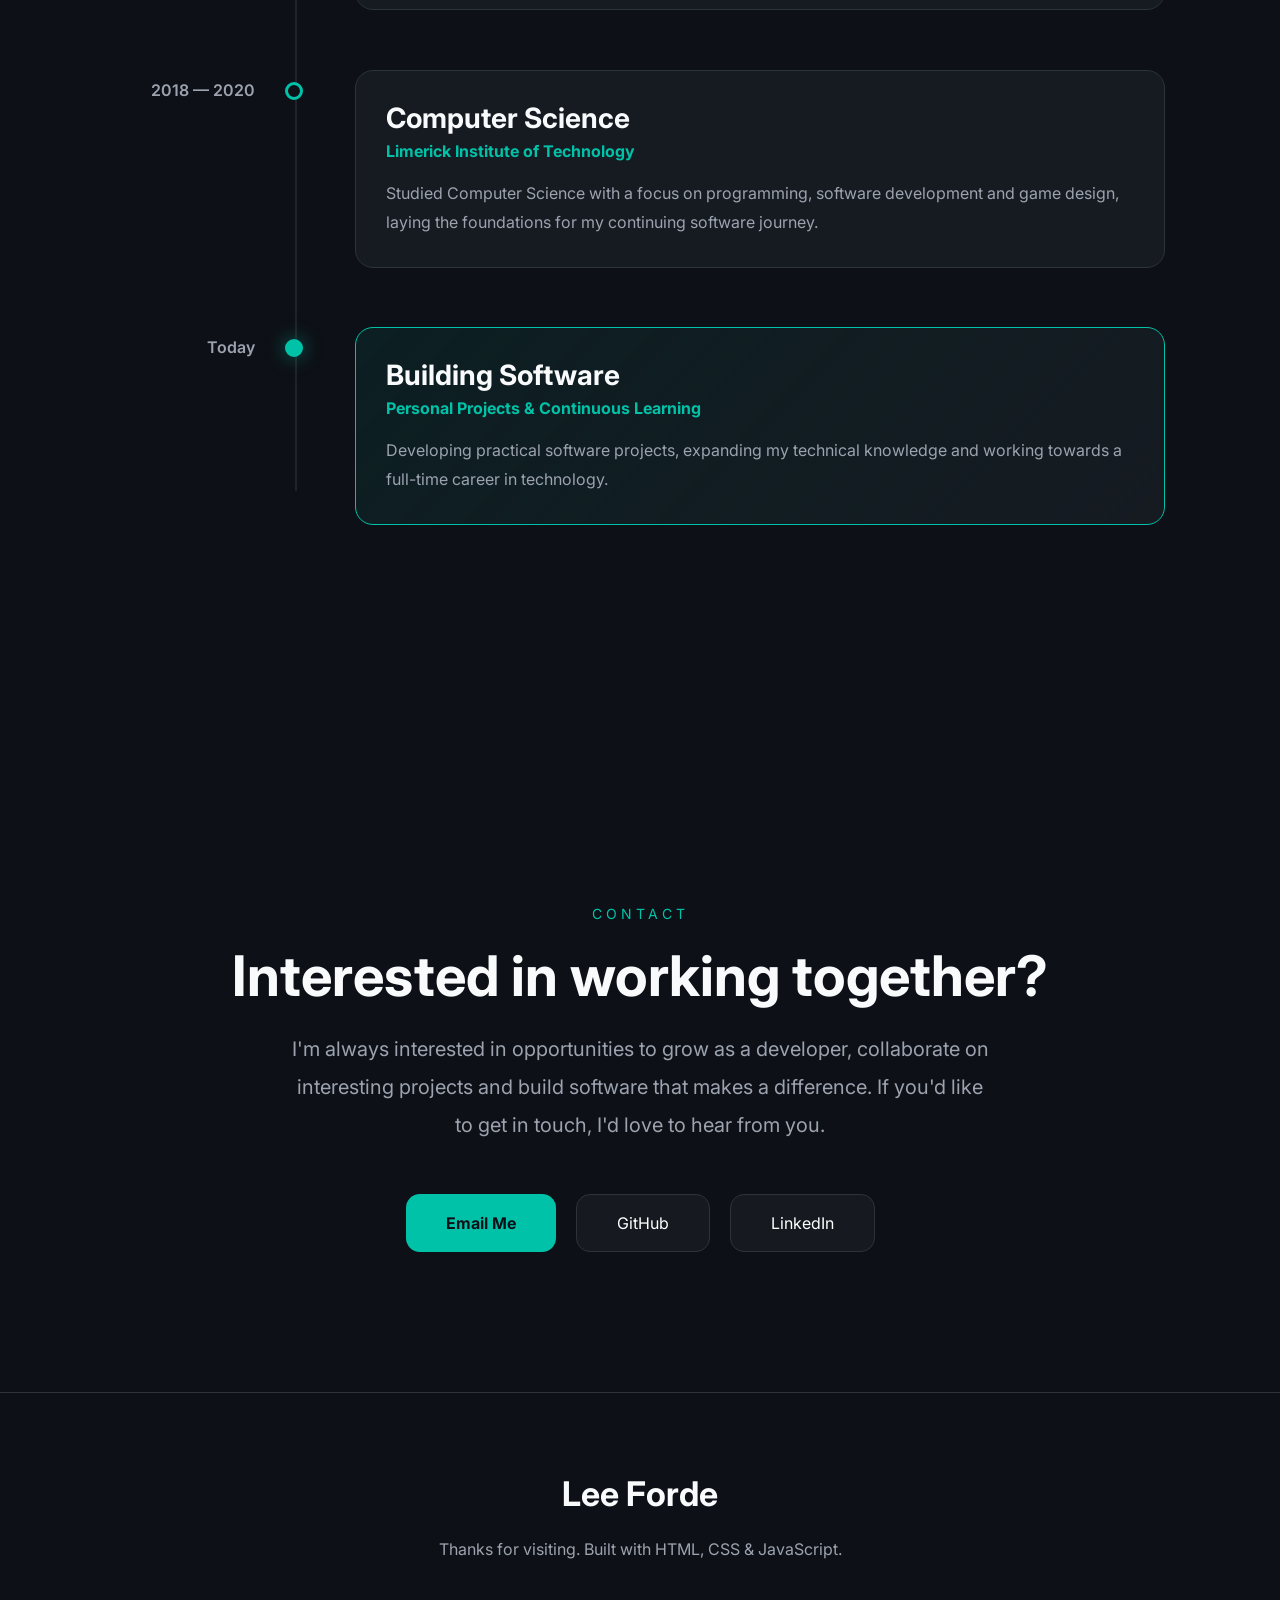
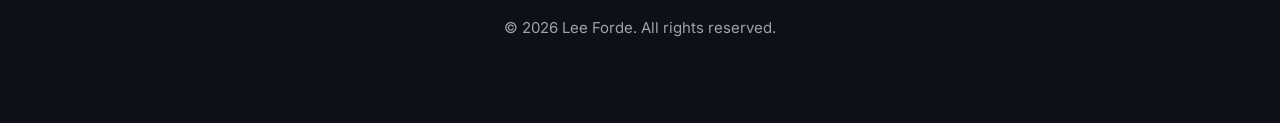
==== commit 70ccaf06: "Refactor portfolio architecture and complete homepage v1" ====
--- a/index.html
+++ b/index.html
@@ -33,8 +33,8 @@
             <ul class="nav-links">
 
                 <li><a href="#about">About</a></li>
-                <li><a href="#work">Work</a></li>
-                <li><a href="#journey">Journey</a></li>
+                <li><a href="#Projects">Projects</a></li>
+                <li><a href="#Experience">Experience</a></li>
                 <li><a href="#contact">Contact</a></li>
 
             </ul>
@@ -213,7 +213,7 @@
 Selected Work
 ========================== -->
 
-<section id="work" class="featured">
+<section id="Projects" class="featured">
 
     <div class="container">
 
@@ -221,7 +221,7 @@
 
             <p class="section-label">
 
-                SELECTED WORK
+                FEATURED PROJECTS
 
             </p>
 
@@ -262,17 +262,27 @@
 
                 </p>
 
+                <div class="project-stats">
+
+    <span>🏉 Multiplayer</span>
+
+    <span>⚡ Lua</span>
+
+    <span>🛠 Roblox Studio</span>
+
+</div>
+
                 <div class="tags">
 
                     <span>Roblox Studio</span>
 
                     <span>Lua</span>
 
-                    <span>Game Systems</span>
-
-                    <span>UI Design</span>
-
-                    <span>Networking</span>
+                    <span>Multiplayer</span>
+
+                    <span>UI Systems</span>
+
+                    <span>Active Development</span>
 
                 </div>
 
@@ -290,7 +300,7 @@
 
 <!-- Journey -->
 
-<section id="journey" class="experience">
+<section id="Experience" class="experience">
 
     <div class="container">
 
--- a/css/home.css
+++ b/css/home.css
@@ -207,6 +207,333 @@
 
 }
 
+
+
+/* =====================================================
+   FEATURED PROJECT
+===================================================== */
+
+.projects{
+
+    padding-top:180px;
+
+}
+
+.project-card{
+
+    display:grid;
+
+    grid-template-columns:1.4fr 1fr;
+
+    overflow:hidden;
+
+    border-radius:24px;
+
+    background:var(--surface);
+
+    border:1px solid var(--border);
+
+    transition:var(--transition);
+
+    box-shadow:var(--shadow);
+
+}
+
+.project-card:hover{
+
+    transform:translateY(-8px);
+
+    border-color:var(--accent);
+
+}
+
+.project-image{
+
+    overflow:hidden;
+
+}
+
+.project-image img{
+
+    width:100%;
+
+    height:100%;
+
+    object-fit:cover;
+
+    transition:.5s;
+
+}
+
+.project-card:hover img{
+
+    transform:scale(1.03);
+
+}
+
+.project-content{
+
+    padding:45px;
+
+    display:flex;
+
+    flex-direction:column;
+
+    justify-content:center;
+
+}
+
+.project-date{
+
+    color:var(--accent);
+
+    font-size:14px;
+
+    font-weight:700;
+
+    letter-spacing:2px;
+
+    text-transform:uppercase;
+
+    margin-bottom:20px;
+
+}
+
+.project-content h3{
+
+    font-size:42px;
+
+    line-height:1.1;
+
+    margin-bottom:22px;
+
+}
+
+.project-content p{
+
+    color:var(--muted);
+
+    line-height:1.8;
+
+    margin-bottom:28px;
+
+}
+
+.project-tags{
+
+    display:flex;
+
+    flex-wrap:wrap;
+
+    gap:12px;
+
+    margin-bottom:35px;
+
+}
+
+.project-tags span{
+
+    padding:10px 18px;
+
+    border-radius:999px;
+
+    background:rgba(255,255,255,.05);
+
+    border:1px solid var(--border);
+
+    font-size:14px;
+
+}
+
+.project-content .primary-button{
+
+    width:max-content;
+
+}
+
+.project-stats{
+
+    display:flex;
+
+    gap:25px;
+
+    flex-wrap:wrap;
+
+    margin-bottom:30px;
+
+    color:var(--muted);
+
+    font-size:15px;
+
+}
+
+/* =====================================================
+   EXPERIENCE
+===================================================== */
+
+.experience{
+
+    padding-top:180px;
+
+}
+
+.experience .section-heading{
+
+    max-width:900px;
+
+    margin:0 auto 100px;
+
+}
+
+.experience .timeline{
+
+    position:relative;
+
+    max-width:1050px;
+
+    margin:0 auto;
+
+}
+
+.experience .timeline::before{
+
+    content:"";
+
+    position:absolute;
+
+    left:180px;
+
+    top:14px;
+
+    bottom:34px;
+
+    width:2px;
+
+    background:rgba(255,255,255,.08);
+
+}
+
+.experience .timeline-item{
+
+    display:grid;
+
+    grid-template-columns:140px 40px 1fr;
+
+    gap:30px;
+
+    margin-bottom:60px;
+
+    align-items:flex-start;
+
+}
+
+.experience .timeline-year{
+
+    text-align:right;
+
+    color:var(--muted);
+
+    font-weight:600;
+
+    padding-top:10px;
+
+}
+
+.experience .timeline-dot{
+
+    width:18px;
+
+    height:18px;
+
+    border-radius:50%;
+
+    background:var(--bg);
+
+    border:3px solid var(--accent);
+
+    margin-top:12px;
+
+    z-index:2;
+
+}
+
+.experience .timeline-dot.active{
+
+    background:var(--accent);
+
+    box-shadow:0 0 18px rgba(0,194,168,.5);
+
+}
+
+.experience .timeline-card{
+
+    background:var(--surface);
+
+    border:1px solid var(--border);
+
+    border-radius:18px;
+
+    padding:30px;
+
+    transition:var(--transition);
+
+}
+
+.experience .timeline-card:hover{
+
+    transform:translateY(-4px);
+
+    border-color:var(--accent);
+
+}
+
+.experience .timeline-card h3{
+
+    font-size:28px;
+
+    margin-bottom:6px;
+
+}
+
+.experience .timeline-card h4{
+
+    color:var(--accent);
+
+    margin-bottom:18px;
+
+    font-size:16px;
+
+}
+
+.experience .timeline-card p{
+
+    color:var(--muted);
+
+    line-height:1.8;
+
+}
+
+.experience .timeline-item.current .timeline-card{
+
+    background:linear-gradient(
+        135deg,
+        rgba(0,194,168,.08),
+        var(--surface)
+    );
+
+    border-color:var(--accent);
+
+}
+
+.experience .timeline-item.current .timeline-card h3{
+
+    color:var(--text);
+
+}
+
+
+
+
 /* ==========================
    About
 ========================== */
--- a/css/animations.css
+++ b/css/animations.css
@@ -0,0 +1,69 @@
+/* ==========================================
+   Fade In Animation
+========================================== */
+
+.fade-up{
+
+    opacity:0;
+
+    transform:translateY(40px);
+
+    transition:
+        opacity .8s ease,
+        transform .8s ease;
+
+}
+
+.fade-up.show{
+
+    opacity:1;
+
+    transform:translateY(0);
+
+}
+
+/* ==========================================
+   Stagger Delay
+========================================== */
+
+.delay-1{ transition-delay:.1s; }
+
+.delay-2{ transition-delay:.2s; }
+
+.delay-3{ transition-delay:.3s; }
+
+.delay-4{ transition-delay:.4s; }
+
+/* ==========================================
+   Card Hover
+========================================== */
+
+.identity-card,
+.project-card,
+.timeline-card{
+
+    will-change:transform;
+
+}
+
+/* ==========================================
+   Smooth Image Zoom
+========================================== */
+
+.project-image{
+
+    overflow:hidden;
+
+}
+
+.project-image img{
+
+    transition:transform .6s ease;
+
+}
+
+.project-card:hover img{
+
+    transform:scale(1.04);
+
+}
--- a/css/responsive.css
+++ b/css/responsive.css
@@ -0,0 +1,23 @@
+@media(max-width:900px){
+
+    .experience .timeline::before{
+
+        left:22px;
+
+    }
+
+    .experience .timeline-item{
+
+        grid-template-columns:40px 1fr;
+
+        gap:20px;
+
+    }
+
+    .experience .timeline-year{
+
+        display:none;
+
+    }
+
+}
